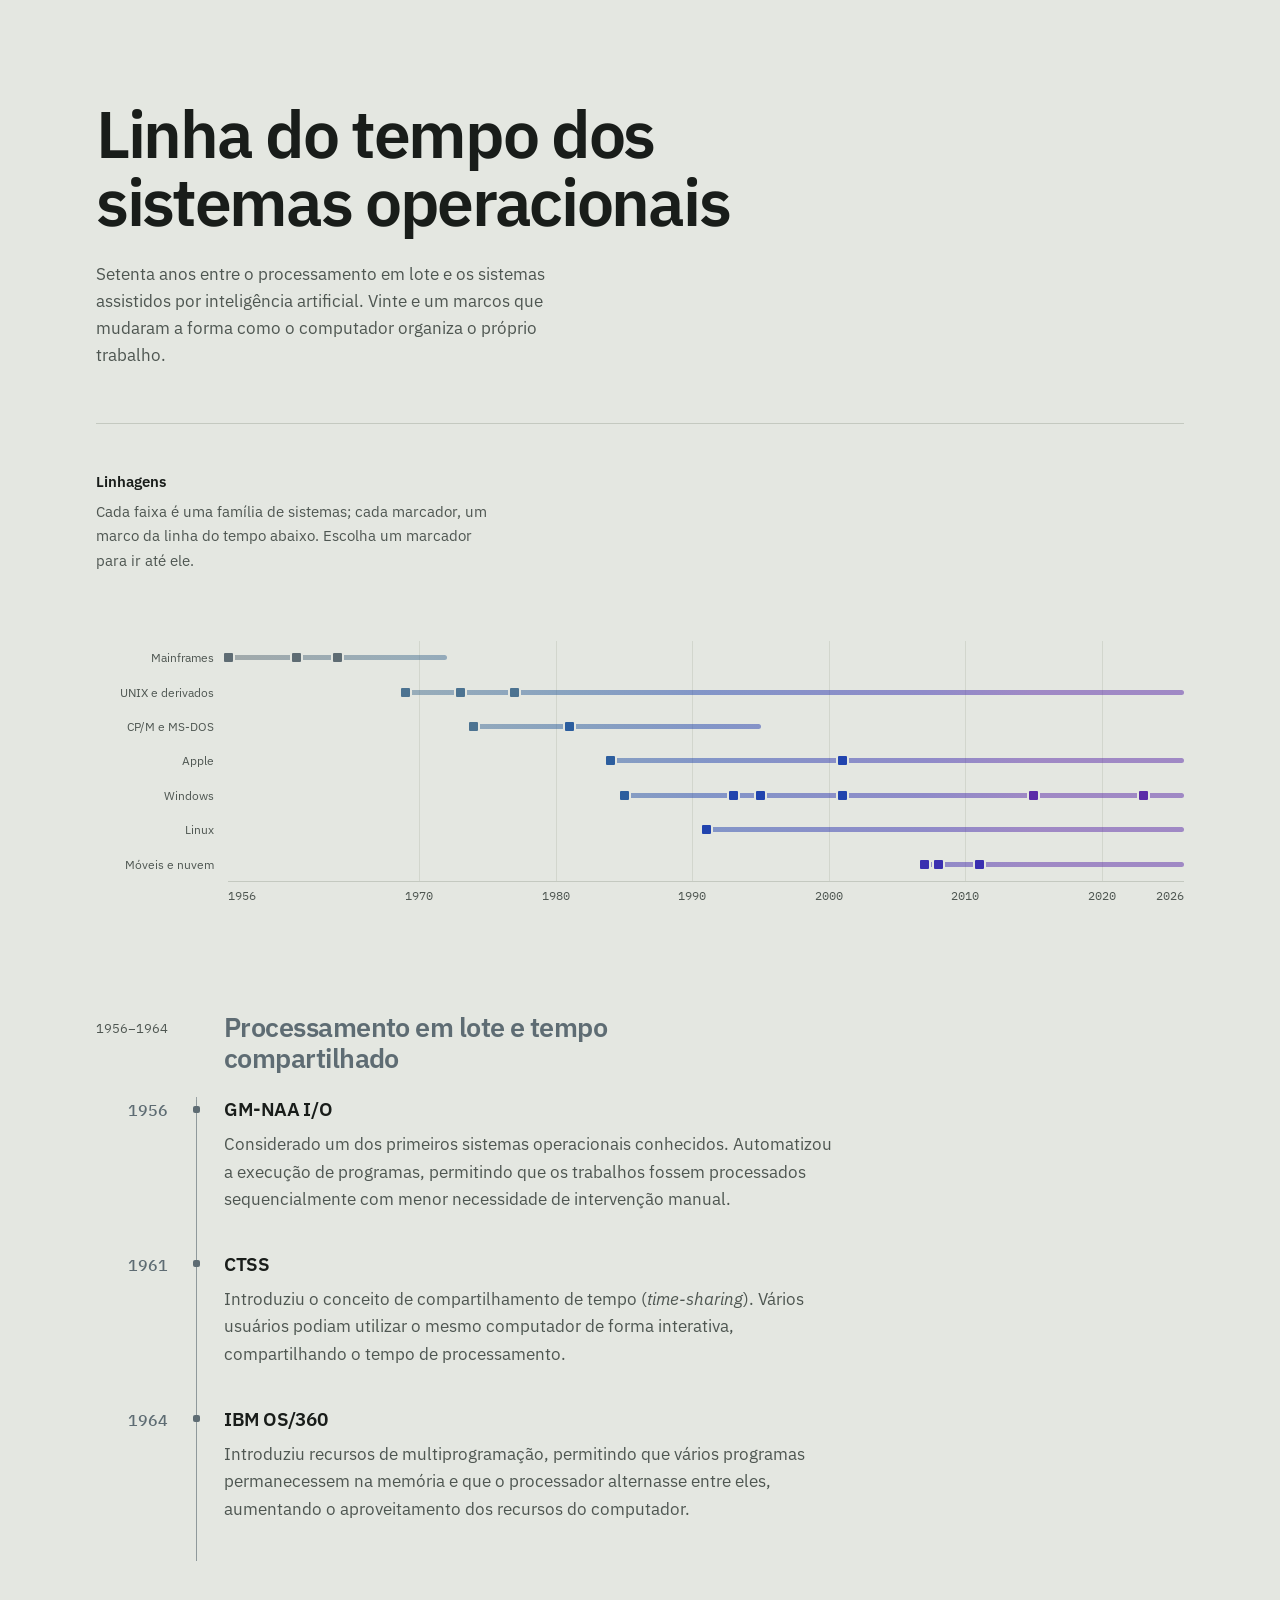
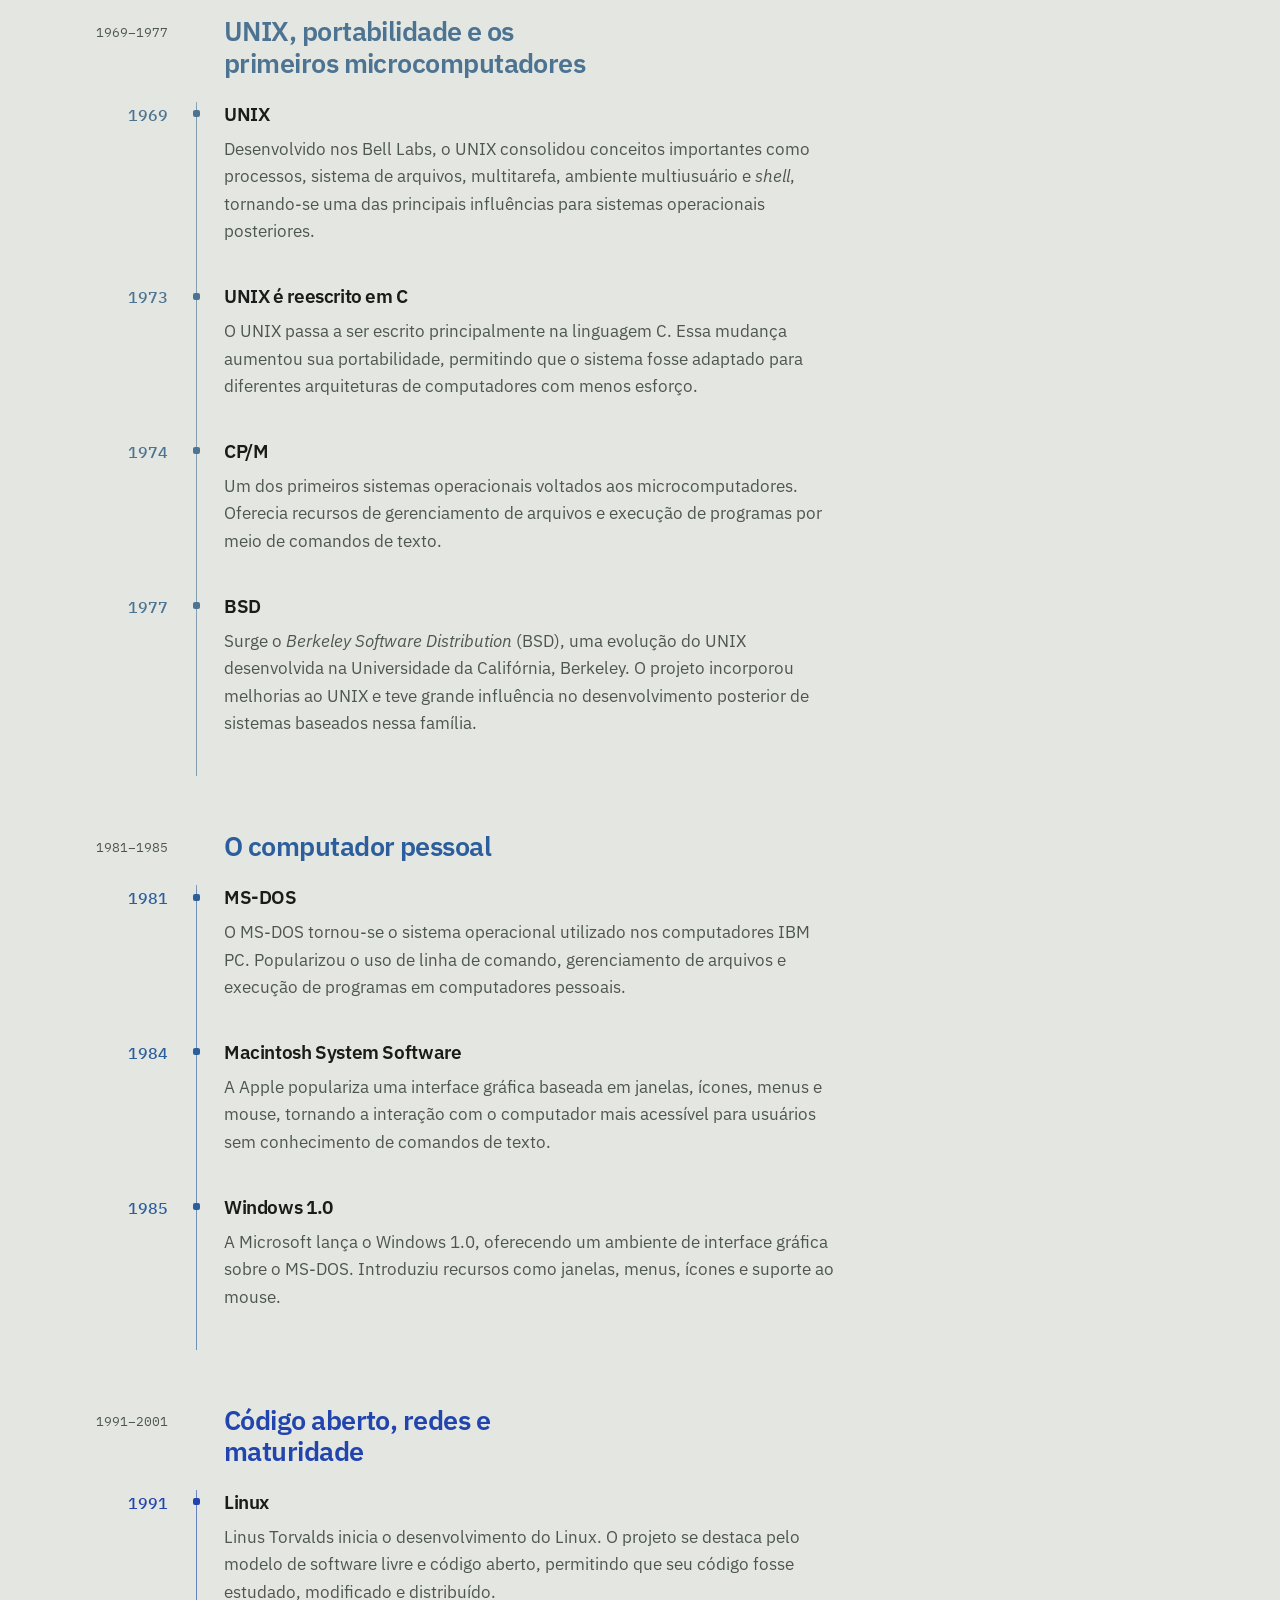
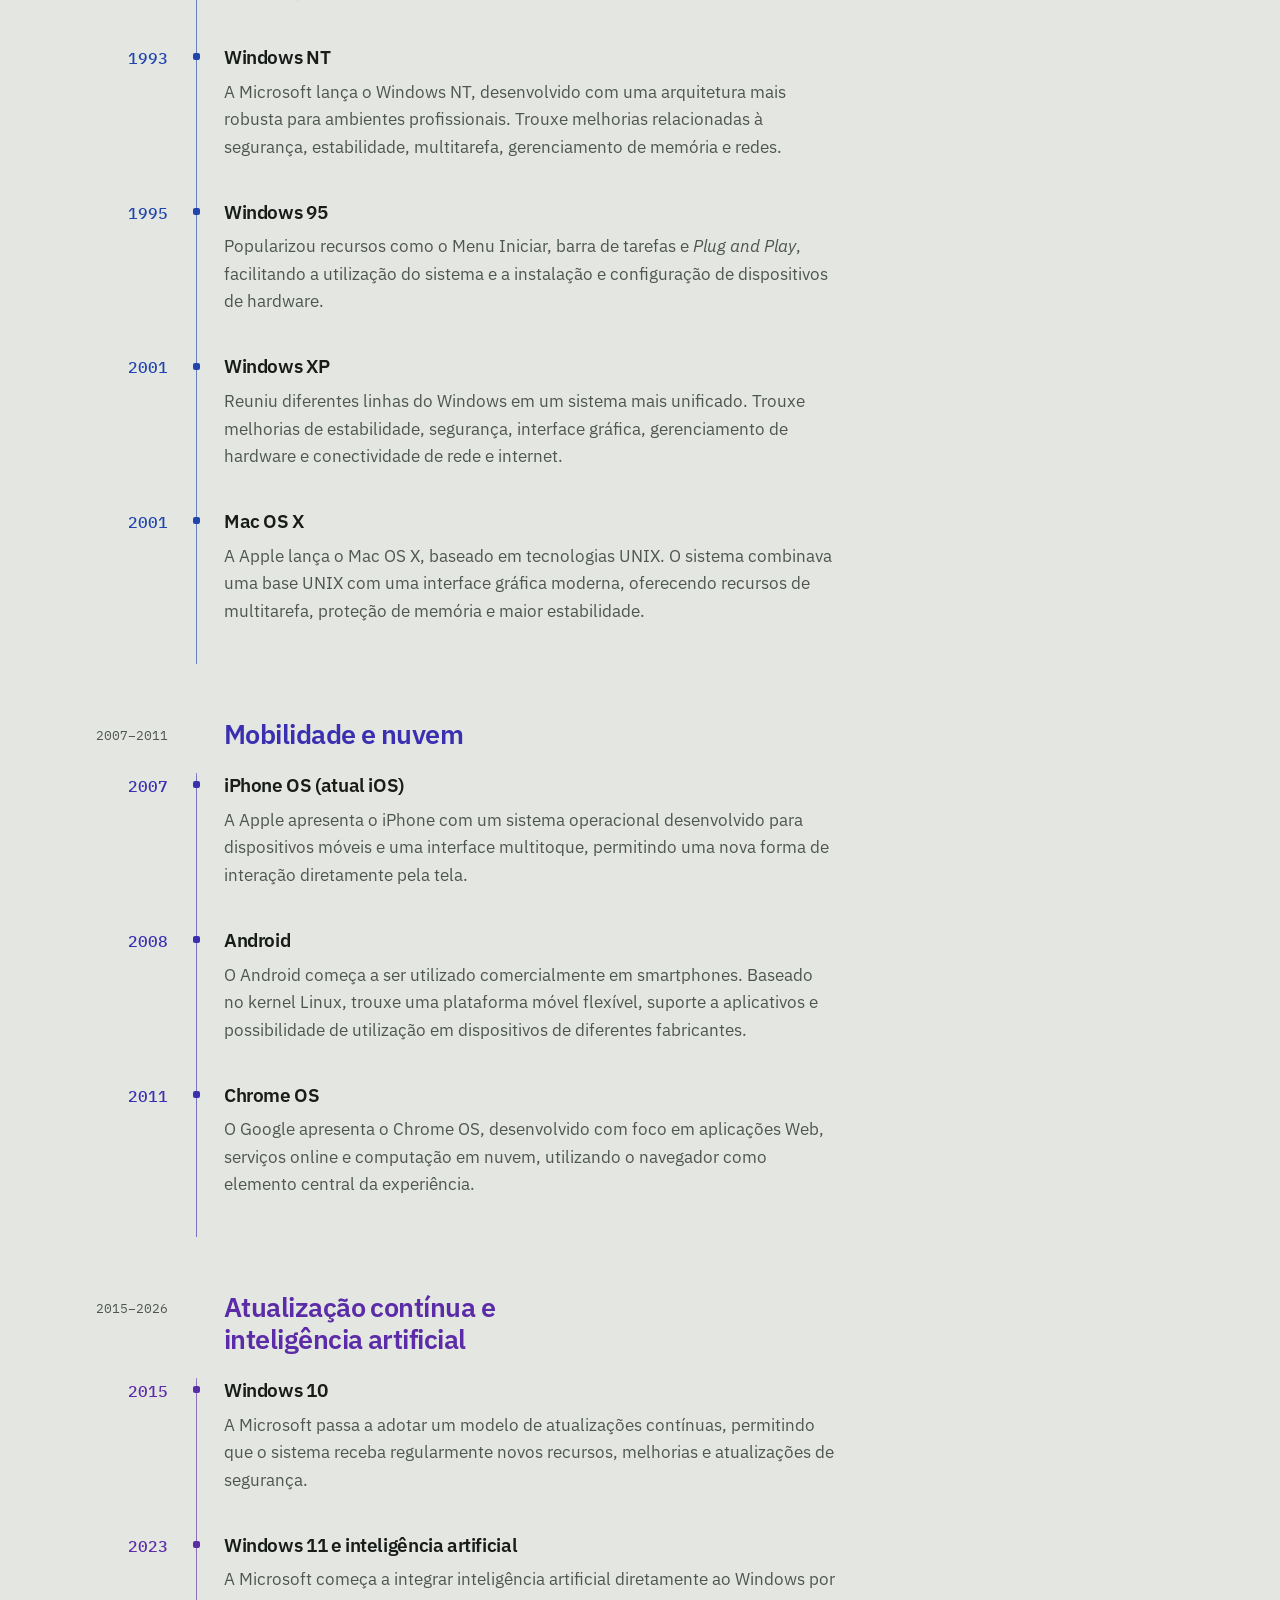
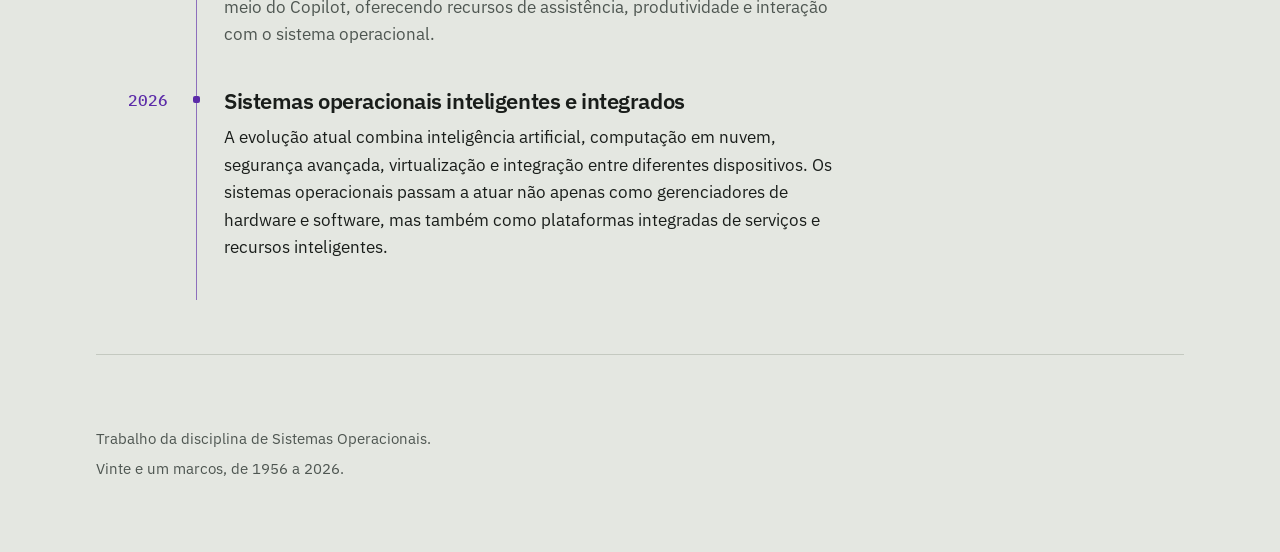
==== index.html @ ab8f3f31 "Linha do tempo dos sistemas operacionais Página estática com 21 marcos de 1956 a 2026, diagrama de l" ====
<!DOCTYPE html>
<html lang="pt-BR">
<head>
<meta charset="utf-8">
<meta name="viewport" content="width=device-width, initial-scale=1">
<title>Linha do tempo dos sistemas operacionais</title>
<meta name="description" content="Setenta anos de sistemas operacionais, de 1956 a 2026: do processamento em lote aos sistemas integrados com inteligência artificial.">
<link rel="preconnect" href="https://fonts.googleapis.com">
<link rel="preconnect" href="https://fonts.gstatic.com" crossorigin>
<link href="https://fonts.googleapis.com/css2?family=IBM+Plex+Mono:wght@400;500&family=IBM+Plex+Sans:wght@400;500;600&display=swap" rel="stylesheet">
<link rel="stylesheet" href="styles.css">
<script>document.documentElement.className = "js";</script>
</head>
<body>

<div class="scrubber" aria-hidden="true">
  <div class="scrubber-track"><div class="scrubber-fill"></div></div>
  <p class="scrubber-year">1956</p>
</div>

<header class="masthead">
  <h1>Linha do tempo dos<br>sistemas operacionais</h1>
  <p class="standfirst">Setenta anos entre o processamento em lote e os sistemas assistidos por
  inteligência artificial. Vinte e um marcos que mudaram a forma como o computador organiza
  o próprio trabalho.</p>
</header>

<section class="lineage" aria-labelledby="lineage-title">
  <h2 id="lineage-title">Linhagens</h2>
  <p class="lineage-intro">Cada faixa é uma família de sistemas; cada marcador, um marco da
  linha do tempo abaixo. Escolha um marcador para ir até ele.<span class="chart-hint">
  Arraste o diagrama para os lados.</span></p>
  <div class="chart-scroll">
    <div id="chart" class="chart" data-from="1956" data-to="2026"></div>
  </div>
</section>

<main class="timeline">

  <section class="era" style="--era: var(--era-1)">
    <div class="era-head">
      <p class="era-span">1956&ndash;1964</p>
      <h2>Processamento em lote e tempo compartilhado</h2>
    </div>
    <div class="entries">

      <article class="entry" id="a1956" data-year="1956" data-lane="mainframe" data-short="GM-NAA I/O">
        <p class="entry-year">1956</p>
        <div class="entry-body">
          <h3>GM-NAA I/O</h3>
          <p>Considerado um dos primeiros sistemas operacionais conhecidos. Automatizou a execução
          de programas, permitindo que os trabalhos fossem processados sequencialmente com menor
          necessidade de intervenção manual.</p>
        </div>
      </article>

      <article class="entry" id="a1961" data-year="1961" data-lane="mainframe" data-short="CTSS">
        <p class="entry-year">1961</p>
        <div class="entry-body">
          <h3>CTSS</h3>
          <p>Introduziu o conceito de compartilhamento de tempo (<i>time-sharing</i>). Vários
          usuários podiam utilizar o mesmo computador de forma interativa, compartilhando o tempo
          de processamento.</p>
        </div>
      </article>

      <article class="entry" id="a1964" data-year="1964" data-lane="mainframe" data-short="IBM OS/360">
        <p class="entry-year">1964</p>
        <div class="entry-body">
          <h3>IBM OS/360</h3>
          <p>Introduziu recursos de multiprogramação, permitindo que vários programas
          permanecessem na memória e que o processador alternasse entre eles, aumentando o
          aproveitamento dos recursos do computador.</p>
        </div>
      </article>

    </div>
  </section>

  <section class="era" style="--era: var(--era-2)">
    <div class="era-head">
      <p class="era-span">1969&ndash;1977</p>
      <h2>UNIX, portabilidade e os primeiros microcomputadores</h2>
    </div>
    <div class="entries">

      <article class="entry" id="a1969" data-year="1969" data-lane="unix" data-short="UNIX">
        <p class="entry-year">1969</p>
        <div class="entry-body">
          <h3>UNIX</h3>
          <p>Desenvolvido nos Bell Labs, o UNIX consolidou conceitos importantes como processos,
          sistema de arquivos, multitarefa, ambiente multiusuário e <i>shell</i>, tornando-se uma
          das principais influências para sistemas operacionais posteriores.</p>
        </div>
      </article>

      <article class="entry" id="a1973" data-year="1973" data-lane="unix" data-short="UNIX em C">
        <p class="entry-year">1973</p>
        <div class="entry-body">
          <h3>UNIX é reescrito em C</h3>
          <p>O UNIX passa a ser escrito principalmente na linguagem C. Essa mudança aumentou sua
          portabilidade, permitindo que o sistema fosse adaptado para diferentes arquiteturas de
          computadores com menos esforço.</p>
        </div>
      </article>

      <article class="entry" id="a1974" data-year="1974" data-lane="pc" data-short="CP/M">
        <p class="entry-year">1974</p>
        <div class="entry-body">
          <h3>CP/M</h3>
          <p>Um dos primeiros sistemas operacionais voltados aos microcomputadores. Oferecia
          recursos de gerenciamento de arquivos e execução de programas por meio de comandos
          de texto.</p>
        </div>
      </article>

      <article class="entry" id="a1977" data-year="1977" data-lane="unix" data-short="BSD">
        <p class="entry-year">1977</p>
        <div class="entry-body">
          <h3>BSD</h3>
          <p>Surge o <i>Berkeley Software Distribution</i> (BSD), uma evolução do UNIX desenvolvida
          na Universidade da Califórnia, Berkeley. O projeto incorporou melhorias ao UNIX e teve
          grande influência no desenvolvimento posterior de sistemas baseados nessa família.</p>
        </div>
      </article>

    </div>
  </section>

  <section class="era" style="--era: var(--era-3)">
    <div class="era-head">
      <p class="era-span">1981&ndash;1985</p>
      <h2>O computador pessoal</h2>
    </div>
    <div class="entries">

      <article class="entry" id="a1981" data-year="1981" data-lane="pc" data-short="MS-DOS">
        <p class="entry-year">1981</p>
        <div class="entry-body">
          <h3>MS-DOS</h3>
          <p>O MS-DOS tornou-se o sistema operacional utilizado nos computadores IBM PC.
          Popularizou o uso de linha de comando, gerenciamento de arquivos e execução de
          programas em computadores pessoais.</p>
        </div>
      </article>

      <article class="entry" id="a1984" data-year="1984" data-lane="apple" data-short="Macintosh">
        <p class="entry-year">1984</p>
        <div class="entry-body">
          <h3>Macintosh System Software</h3>
          <p>A Apple populariza uma interface gráfica baseada em janelas, ícones, menus e mouse,
          tornando a interação com o computador mais acessível para usuários sem conhecimento
          de comandos de texto.</p>
        </div>
      </article>

      <article class="entry" id="a1985" data-year="1985" data-lane="windows" data-short="Windows 1.0">
        <p class="entry-year">1985</p>
        <div class="entry-body">
          <h3>Windows 1.0</h3>
          <p>A Microsoft lança o Windows 1.0, oferecendo um ambiente de interface gráfica sobre o
          MS-DOS. Introduziu recursos como janelas, menus, ícones e suporte ao mouse.</p>
        </div>
      </article>

    </div>
  </section>

  <section class="era" style="--era: var(--era-4)">
    <div class="era-head">
      <p class="era-span">1991&ndash;2001</p>
      <h2>Código aberto, redes e maturidade</h2>
    </div>
    <div class="entries">

      <article class="entry" id="a1991" data-year="1991" data-lane="linux" data-short="Linux">
        <p class="entry-year">1991</p>
        <div class="entry-body">
          <h3>Linux</h3>
          <p>Linus Torvalds inicia o desenvolvimento do Linux. O projeto se destaca pelo modelo de
          software livre e código aberto, permitindo que seu código fosse estudado, modificado
          e distribuído.</p>
        </div>
      </article>

      <article class="entry" id="a1993" data-year="1993" data-lane="windows" data-short="Windows NT">
        <p class="entry-year">1993</p>
        <div class="entry-body">
          <h3>Windows NT</h3>
          <p>A Microsoft lança o Windows NT, desenvolvido com uma arquitetura mais robusta para
          ambientes profissionais. Trouxe melhorias relacionadas à segurança, estabilidade,
          multitarefa, gerenciamento de memória e redes.</p>
        </div>
      </article>

      <article class="entry" id="a1995" data-year="1995" data-lane="windows" data-short="Windows 95">
        <p class="entry-year">1995</p>
        <div class="entry-body">
          <h3>Windows 95</h3>
          <p>Popularizou recursos como o Menu Iniciar, barra de tarefas e <i>Plug and Play</i>,
          facilitando a utilização do sistema e a instalação e configuração de dispositivos
          de hardware.</p>
        </div>
      </article>

      <article class="entry" id="a2001-xp" data-year="2001" data-lane="windows" data-short="Windows XP">
        <p class="entry-year">2001</p>
        <div class="entry-body">
          <h3>Windows XP</h3>
          <p>Reuniu diferentes linhas do Windows em um sistema mais unificado. Trouxe melhorias de
          estabilidade, segurança, interface gráfica, gerenciamento de hardware e conectividade
          de rede e internet.</p>
        </div>
      </article>

      <article class="entry" id="a2001-macosx" data-year="2001" data-lane="apple" data-short="Mac OS X">
        <p class="entry-year">2001</p>
        <div class="entry-body">
          <h3>Mac OS X</h3>
          <p>A Apple lança o Mac OS X, baseado em tecnologias UNIX. O sistema combinava uma base
          UNIX com uma interface gráfica moderna, oferecendo recursos de multitarefa, proteção
          de memória e maior estabilidade.</p>
        </div>
      </article>

    </div>
  </section>

  <section class="era" style="--era: var(--era-5)">
    <div class="era-head">
      <p class="era-span">2007&ndash;2011</p>
      <h2>Mobilidade e nuvem</h2>
    </div>
    <div class="entries">

      <article class="entry" id="a2007" data-year="2007" data-lane="mobile" data-short="iPhone OS">
        <p class="entry-year">2007</p>
        <div class="entry-body">
          <h3>iPhone OS (atual iOS)</h3>
          <p>A Apple apresenta o iPhone com um sistema operacional desenvolvido para dispositivos
          móveis e uma interface multitoque, permitindo uma nova forma de interação diretamente
          pela tela.</p>
        </div>
      </article>

      <article class="entry" id="a2008" data-year="2008" data-lane="mobile" data-short="Android">
        <p class="entry-year">2008</p>
        <div class="entry-body">
          <h3>Android</h3>
          <p>O Android começa a ser utilizado comercialmente em smartphones. Baseado no kernel
          Linux, trouxe uma plataforma móvel flexível, suporte a aplicativos e possibilidade de
          utilização em dispositivos de diferentes fabricantes.</p>
        </div>
      </article>

      <article class="entry" id="a2011" data-year="2011" data-lane="mobile" data-short="Chrome OS">
        <p class="entry-year">2011</p>
        <div class="entry-body">
          <h3>Chrome OS</h3>
          <p>O Google apresenta o Chrome OS, desenvolvido com foco em aplicações Web, serviços
          online e computação em nuvem, utilizando o navegador como elemento central
          da experiência.</p>
        </div>
      </article>

    </div>
  </section>

  <section class="era" style="--era: var(--era-6)">
    <div class="era-head">
      <p class="era-span">2015&ndash;2026</p>
      <h2>Atualização contínua e inteligência artificial</h2>
    </div>
    <div class="entries">

      <article class="entry" id="a2015" data-year="2015" data-lane="windows" data-short="Windows 10">
        <p class="entry-year">2015</p>
        <div class="entry-body">
          <h3>Windows 10</h3>
          <p>A Microsoft passa a adotar um modelo de atualizações contínuas, permitindo que o
          sistema receba regularmente novos recursos, melhorias e atualizações de segurança.</p>
        </div>
      </article>

      <article class="entry" id="a2023" data-year="2023" data-lane="windows" data-short="Windows 11 e IA">
        <p class="entry-year">2023</p>
        <div class="entry-body">
          <h3>Windows 11 e inteligência artificial</h3>
          <p>A Microsoft começa a integrar inteligência artificial diretamente ao Windows por meio
          do Copilot, oferecendo recursos de assistência, produtividade e interação com o
          sistema operacional.</p>
        </div>
      </article>

      <article class="entry entry-last" id="a2026" data-year="2026">
        <p class="entry-year">2026</p>
        <div class="entry-body">
          <h3>Sistemas operacionais inteligentes e integrados</h3>
          <p>A evolução atual combina inteligência artificial, computação em nuvem, segurança
          avançada, virtualização e integração entre diferentes dispositivos. Os sistemas
          operacionais passam a atuar não apenas como gerenciadores de hardware e software,
          mas também como plataformas integradas de serviços e recursos inteligentes.</p>
        </div>
      </article>

    </div>
  </section>

</main>

<footer class="colophon">
  <p>Trabalho da disciplina de Sistemas Operacionais.</p>
  <p class="colophon-meta">Vinte e um marcos, de 1956 a 2026.</p>
</footer>

<script src="chart.js"></script>
<script src="scroll.js"></script>
</body>
</html>
---- styles.css ----
/* Linha do tempo dos sistemas operacionais
   Paleta: papel cinza-esverdeado + rampa de matiz que avança com o tempo. */

:root {
  --paper:        #e4e7e1;
  --paper-sunk:   #dcdfd8;
  --ink:          #191d1a;
  --ink-soft:     #4e5651;
  --rule:         #c4c9c0;
  --rule-faint:   #d2d6cd;

  --era-1: #5e6c73;   /* 1956  aço */
  --era-2: #4c7391;
  --era-3: #2c5e9e;
  --era-4: #2144ae;
  --era-5: #3a2fb0;
  --era-6: #5b2ba8;   /* 2026  violeta */

  --sans: "IBM Plex Sans", ui-sans-serif, system-ui, "Segoe UI", Roboto, Helvetica, Arial, sans-serif;
  --mono: "IBM Plex Mono", ui-monospace, "SF Mono", Menlo, Consolas, monospace;

  --gutter: clamp(1.25rem, 5vw, 4.5rem);
  --year-col: 6.25rem;
  --rail-gap: 1.75rem;
}

@media (prefers-color-scheme: dark) {
  :root {
    --paper:      #14181a;
    --paper-sunk: #1b2023;
    --ink:        #e2e6e0;
    --ink-soft:   #9aa39d;
    --rule:       #333b3d;
    --rule-faint: #262d30;

    --era-1: #9aa8af;
    --era-2: #74a0bd;
    --era-3: #5e94dd;
    --era-4: #7290f2;
    --era-5: #8f82f6;
    --era-6: #ab80ef;
  }
}

* { box-sizing: border-box; }

html { -webkit-text-size-adjust: 100%; }

body {
  margin: 0;
  padding: 0 var(--gutter) 0;
  background: var(--paper);
  color: var(--ink);
  font: 400 17px/1.62 var(--sans);
  -webkit-font-smoothing: antialiased;
  text-rendering: optimizeLegibility;
}

h1, h2, h3 { margin: 0; font-weight: 600; letter-spacing: -0.02em; }
p { margin: 0; }
i { font-style: italic; }

/* ---------- cabeçalho ---------- */

.masthead {
  max-width: 68rem;
  margin: 0 auto;
  padding-block: clamp(3.5rem, 11vh, 7rem) clamp(2.5rem, 6vh, 4rem);
}

.masthead h1 {
  font-size: clamp(2.3rem, 6.2vw, 4.15rem);
  line-height: 1.03;
  letter-spacing: -0.035em;
  max-width: 16ch;
}

.standfirst {
  margin-top: 1.6rem;
  max-width: 46ch;
  font-size: 1.06rem;
  line-height: 1.58;
  color: var(--ink-soft);
}

/* ---------- diagrama de linhagens ---------- */

.lineage {
  max-width: 68rem;
  margin: 0 auto;
  padding-block: clamp(2rem, 5vh, 3rem) clamp(2rem, 5vh, 3.25rem);
  border-top: 1px solid var(--rule);
}

.lineage h2 {
  font-size: 0.95rem;
  font-weight: 600;
  letter-spacing: 0;
}

.lineage-intro {
  margin-top: 0.35rem;
  max-width: 44ch;
  font-size: 0.95rem;
  color: var(--ink-soft);
}

.chart-scroll { margin-top: 2.25rem; }

.chart {
  position: relative;
  padding-top: 2rem;
}

.chart-hint { display: none; }

.chart-grid {
  position: absolute;
  inset: 2rem 0 1.9rem var(--lane-col, 8.25rem);
  pointer-events: none;
}

.chart-grid span {
  position: absolute;
  top: 0;
  bottom: 0;
  width: 1px;
  background: var(--rule-faint);
}

.lane {
  position: relative;
  display: grid;
  grid-template-columns: var(--lane-col, 8.25rem) 1fr;
  align-items: center;
  height: 2.15rem;
}

.lane-name {
  padding-right: 0.9rem;
  text-align: right;
  font-size: 0.78rem;
  line-height: 1.2;
  color: var(--ink-soft);
  white-space: nowrap;
  overflow: hidden;
  text-overflow: ellipsis;
}

.lane-track { position: relative; height: 100%; }

.lane-bar {
  position: absolute;
  top: 50%;
  height: 5px;
  margin-top: -2.5px;
  border-radius: 2.5px;
  opacity: 0.5;
  transform-origin: left center;
}

.mark {
  position: absolute;
  top: 50%;
  width: 13px;
  height: 13px;
  margin: -6.5px 0 0 -6.5px;
  padding: 0;
  border: 2.5px solid var(--paper);
  border-radius: 3px;
  background: currentColor;
  color: inherit;
  cursor: pointer;
  transition: transform 140ms ease, box-shadow 140ms ease;
}

.mark:hover,
.mark:focus-visible { transform: scale(1.35); }

.mark:focus-visible {
  outline: 2px solid var(--ink);
  outline-offset: 3px;
}

.chart-axis {
  position: relative;
  height: 1.9rem;
  margin-left: var(--lane-col, 8.25rem);
  padding-top: 0.55rem;
  border-top: 1px solid var(--rule);
}

.chart-axis span {
  position: absolute;
  top: 0.5rem;
  font: 400 0.72rem/1 var(--mono);
  color: var(--ink-soft);
  transform: translateX(-50%);
}

.chart-axis span:first-child { transform: none; }
.chart-axis span:last-child  { transform: translateX(-100%); }

.tip {
  position: absolute;
  z-index: 5;
  transform: translate(-50%, -100%);
  margin-top: -13px;
  padding: 0.3rem 0.55rem;
  border-radius: 4px;
  background: var(--ink);
  color: var(--paper);
  font-size: 0.78rem;
  line-height: 1.25;
  white-space: nowrap;
  pointer-events: none;
  opacity: 0;
  transition: opacity 120ms ease;
}

.tip[data-show="1"] { opacity: 1; }
.tip b { font: 500 0.78rem/1.25 var(--mono); font-weight: 500; margin-right: 0.45em; }

/* ---------- linha do tempo ---------- */

.timeline {
  max-width: 68rem;
  margin: 0 auto;
}

.era { padding-block: clamp(2.5rem, 6vh, 4rem) 0; }

.era-head {
  display: grid;
  grid-template-columns: var(--year-col) 1fr;
  align-items: start;
  padding-bottom: 1.5rem;
}

.era-span {
  grid-column: 1;
  grid-row: 1;
  text-align: right;
  padding-right: var(--rail-gap);
  padding-top: 0.5rem;
  font: 400 0.8rem/1.5 var(--mono);
  color: var(--ink-soft);
}

.era-head h2 {
  grid-column: 2;
  grid-row: 1;
  padding-left: var(--rail-gap);
  max-width: 26ch;
  font-size: clamp(1.28rem, 2.4vw, 1.7rem);
  line-height: 1.15;
  color: var(--era);
}

.entries {
  position: relative;
  color: var(--era);
}

.entries::before {
  content: "";
  position: absolute;
  left: var(--year-col);
  top: 0.2rem;
  bottom: 0;
  width: 1px;
  background: currentColor;
  opacity: 0.18;
}

/* segmento aceso: com JS, aparece quando o marco é alcançado */
.entry::before {
  content: "";
  position: absolute;
  left: var(--year-col);
  top: 0;
  bottom: 0;
  width: 1px;
  background: currentColor;
  opacity: 0.55;
  transition: opacity 600ms ease;
}

.entry {
  position: relative;
  display: grid;
  grid-template-columns: var(--year-col) 1fr;
  padding-bottom: 2.4rem;
}

.entry::after {
  content: "";
  position: absolute;
  left: calc(var(--year-col) - 3px);
  top: 0.52rem;
  width: 7px;
  height: 7px;
  border-radius: 2px;
  background: currentColor;
}

.entry-year {
  text-align: right;
  padding-right: var(--rail-gap);
  font: 500 1.02rem/1.55 var(--mono);
  color: var(--era);
}

.entry-body {
  padding-left: var(--rail-gap);
  max-width: 40rem;
}

.entry-body h3 {
  font-size: 1.2rem;
  line-height: 1.3;
  color: var(--ink);
}

.entry-body p {
  margin-top: 0.55rem;
  max-width: 62ch;
  color: var(--ink-soft);
}

.entry-last .entry-body h3 { font-size: 1.35rem; }
.entry-last .entry-body p { color: var(--ink); }

/* ---------- leitura conforme o scroll ---------- */

.js .entry::before,
.js .entry::after,
.js .entry-year,
.js .entry-body { opacity: 0.25; }

.js .entry-year,
.js .entry-body { transition: opacity 560ms ease; }
.js .entry::after { transition: opacity 560ms ease; }

.js .entry.is-read::before { opacity: 0.55; }
.js .entry.is-read::after,
.js .entry.is-read .entry-year,
.js .entry.is-read .entry-body { opacity: 1; }

/* cursor fixo: percorre 1956-2026 na mesma escala do diagrama */
.scrubber {
  position: fixed;
  inset: 0 0 auto 0;
  z-index: 20;
  opacity: 0;
  pointer-events: none;
  transition: opacity 320ms ease;
}

.scrubber[data-on="1"] { opacity: 1; }

.scrubber-track {
  height: 2px;
  background: var(--rule-faint);
}

.scrubber-fill {
  height: 100%;
  width: 0;
  background: var(--era, var(--era-1));
  transition: background-color 500ms ease;
}

.scrubber-year {
  position: absolute;
  top: 0.55rem;
  left: 0;
  transform: translateX(-50%);
  padding: 0.1rem 0.4rem;
  border-radius: 3px;
  background: var(--paper);
  font: 500 0.78rem/1.4 var(--mono);
  color: var(--era, var(--era-1));
  transition: color 500ms ease;
}

/* destaque temporário ao chegar pelo diagrama */
.entry.is-target .entry-body {
  animation: settle 1.6s ease-out;
}

@keyframes settle {
  0%, 55% { background: color-mix(in srgb, var(--era) 13%, transparent); }
  100%    { background: transparent; }
}

/* ---------- rodapé ---------- */

.colophon {
  max-width: 68rem;
  margin: 0 auto;
  padding-block: clamp(3rem, 8vh, 5rem);
  border-top: 1px solid var(--rule);
  margin-top: clamp(2.5rem, 6vh, 4rem);
  font-size: 0.92rem;
  color: var(--ink-soft);
}

.colophon-meta { margin-top: 0.35rem; }

/* ---------- animação de entrada (uma única vez) ---------- */

@media (prefers-reduced-motion: no-preference) {
  .chart[data-animate="1"] .lane-bar { animation: draw 620ms cubic-bezier(.2,.7,.3,1) backwards; }
  .chart[data-animate="1"] .mark     { animation: pop 260ms ease-out backwards; }
}

@keyframes draw { from { transform: scaleX(0); } }
@keyframes pop  { from { opacity: 0; transform: scale(0.4); } }

@media (prefers-reduced-motion: reduce) {
  * { animation-duration: 0.01ms !important; transition-duration: 0.01ms !important; }
  html { scroll-behavior: auto !important; }

  /* sem a revelação progressiva: todo o conteúdo já legível */
  .js .entry::after,
  .js .entry-year,
  .js .entry-body { opacity: 1; }
  .js .entry::before { opacity: 0.55; }
}

/* ---------- telas estreitas ---------- */

/* o diagrama precisa de escala mínima: abaixo dela, rola na horizontal */
@media (max-width: 760px) {
  .chart-scroll {
    overflow-x: auto;
    overscroll-behavior-x: contain;
    scrollbar-width: thin;
    padding-bottom: 0.5rem;
  }

  .chart { min-width: 42rem; }
  .chart-hint { display: inline; }
}

@media (max-width: 680px) {
  :root { --year-col: 3.75rem; --rail-gap: 1.1rem; }

  body { font-size: 16px; }
  .lane-name { font-size: 0.72rem; padding-right: 0.7rem; }
  .lane { height: 1.95rem; }
  .entry-year { font-size: 0.92rem; }
  .entry-body h3 { font-size: 1.12rem; }

  /* cabeçalho de época empilhado, para o intervalo não espremer na coluna */
  .era-head { display: block; padding-bottom: 1.25rem; }
  .era-span { text-align: left; padding: 0 0 0.3rem; }
  .era-head h2 { padding-left: 0; max-width: none; }
}

/* ---------- impressão ---------- */

@media print {
  body { background: #fff; color: #000; font-size: 11pt; padding: 0; }
  .lineage, .mark, .tip { display: none; }
  .entry { page-break-inside: avoid; }
  .era { page-break-before: auto; }
  .entry-body p, .standfirst, .entry-year { color: #000; }
}
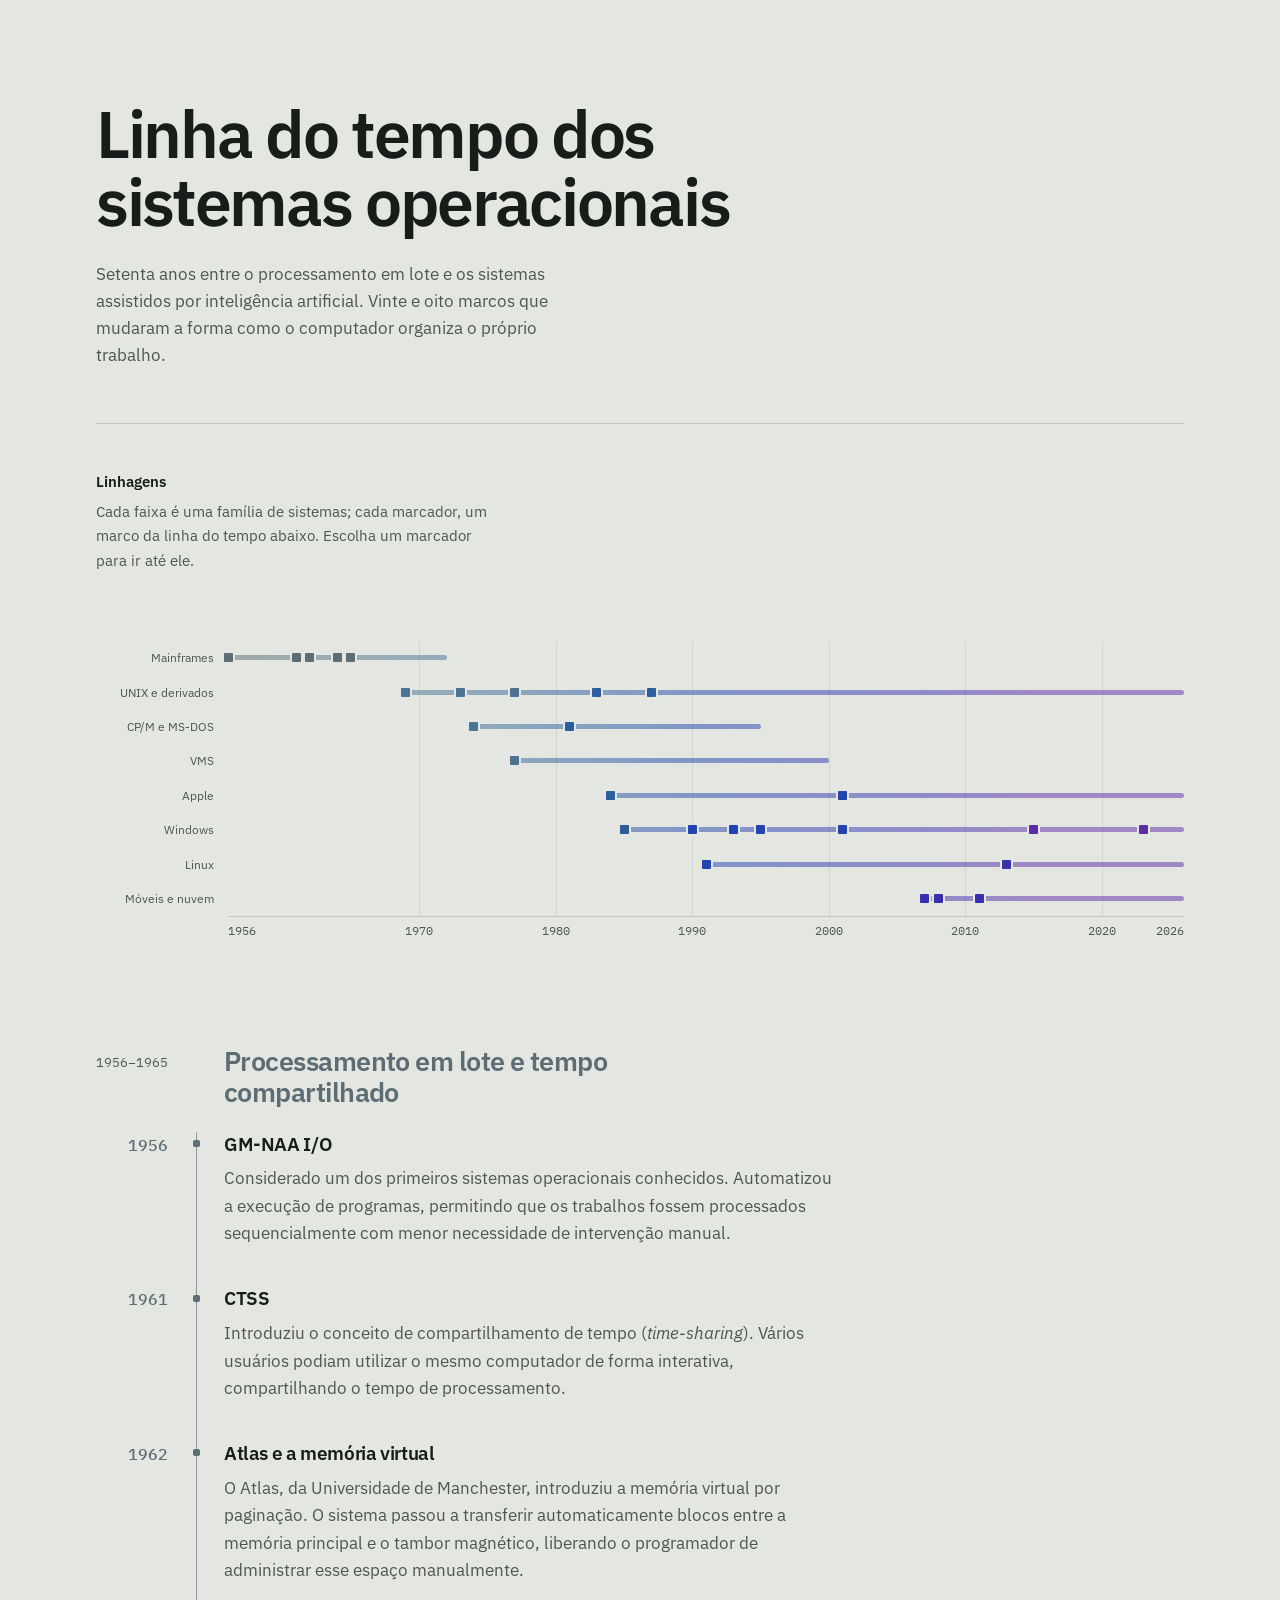
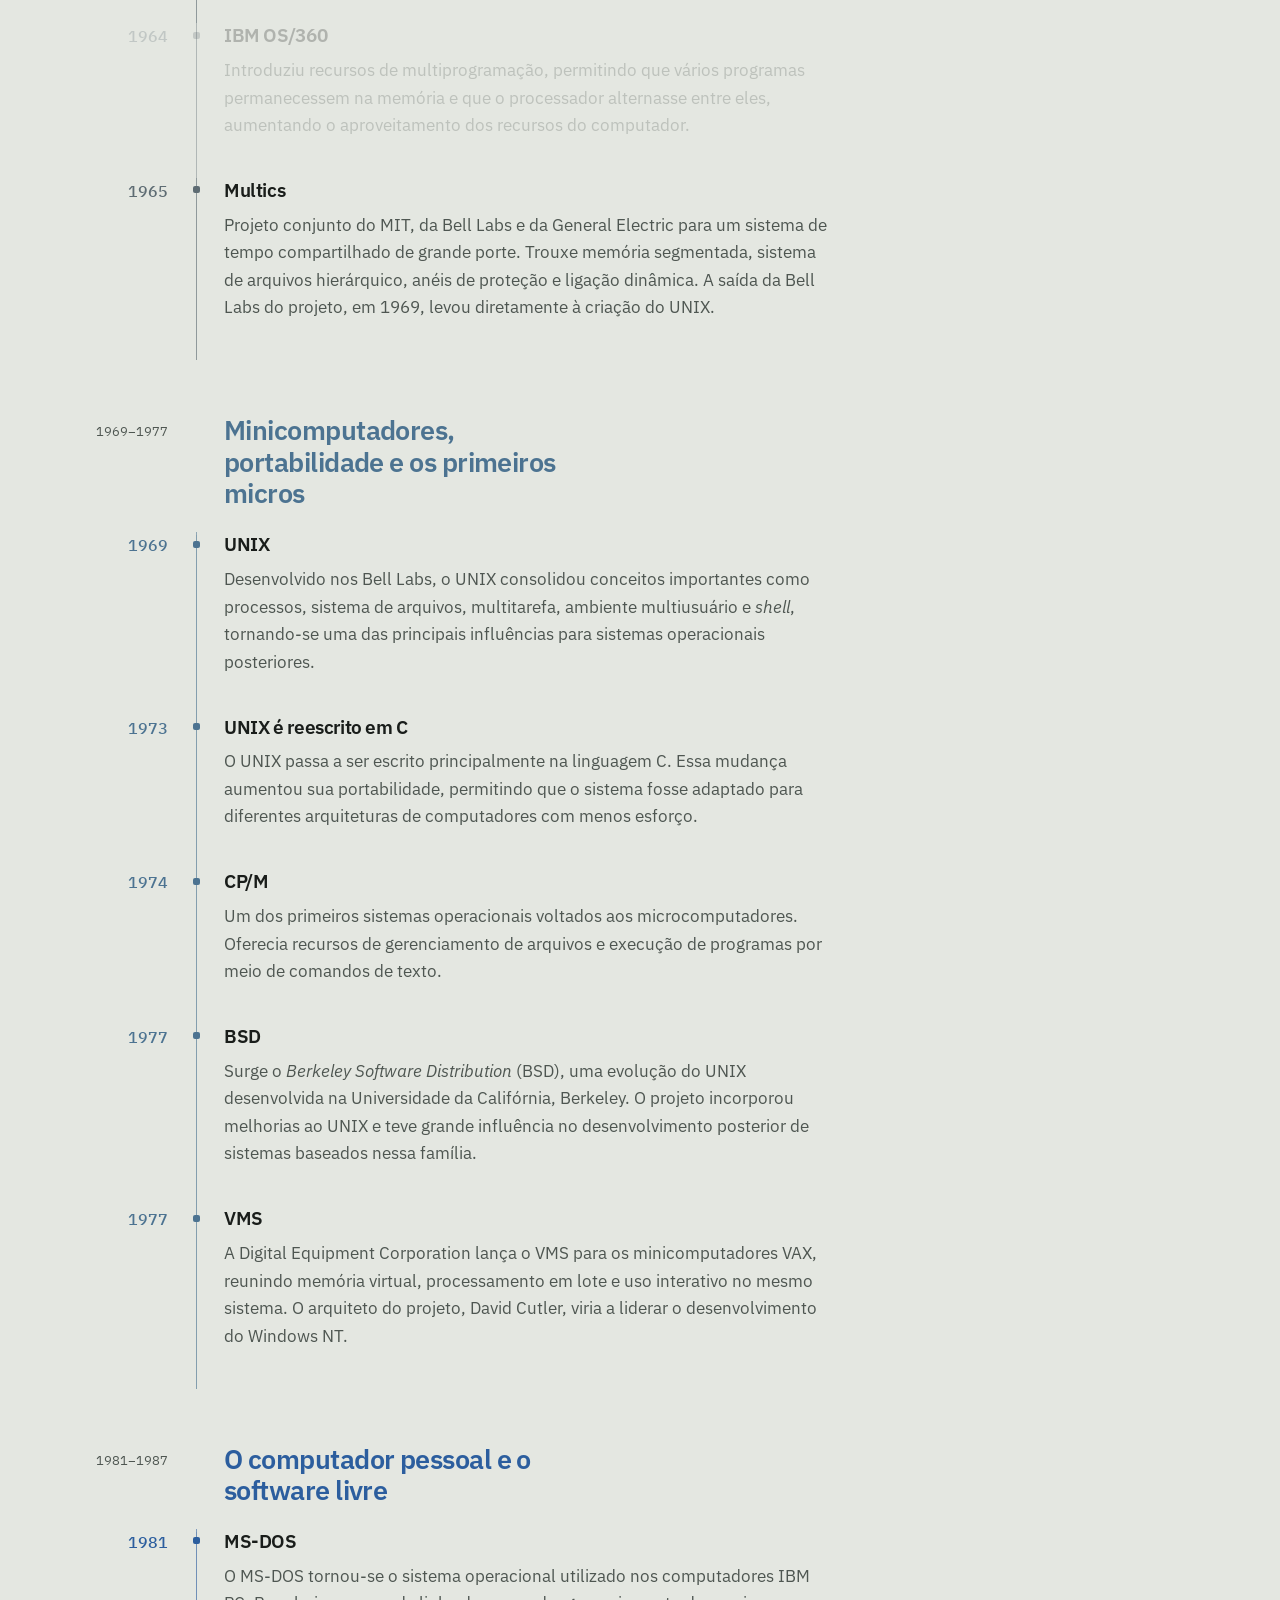
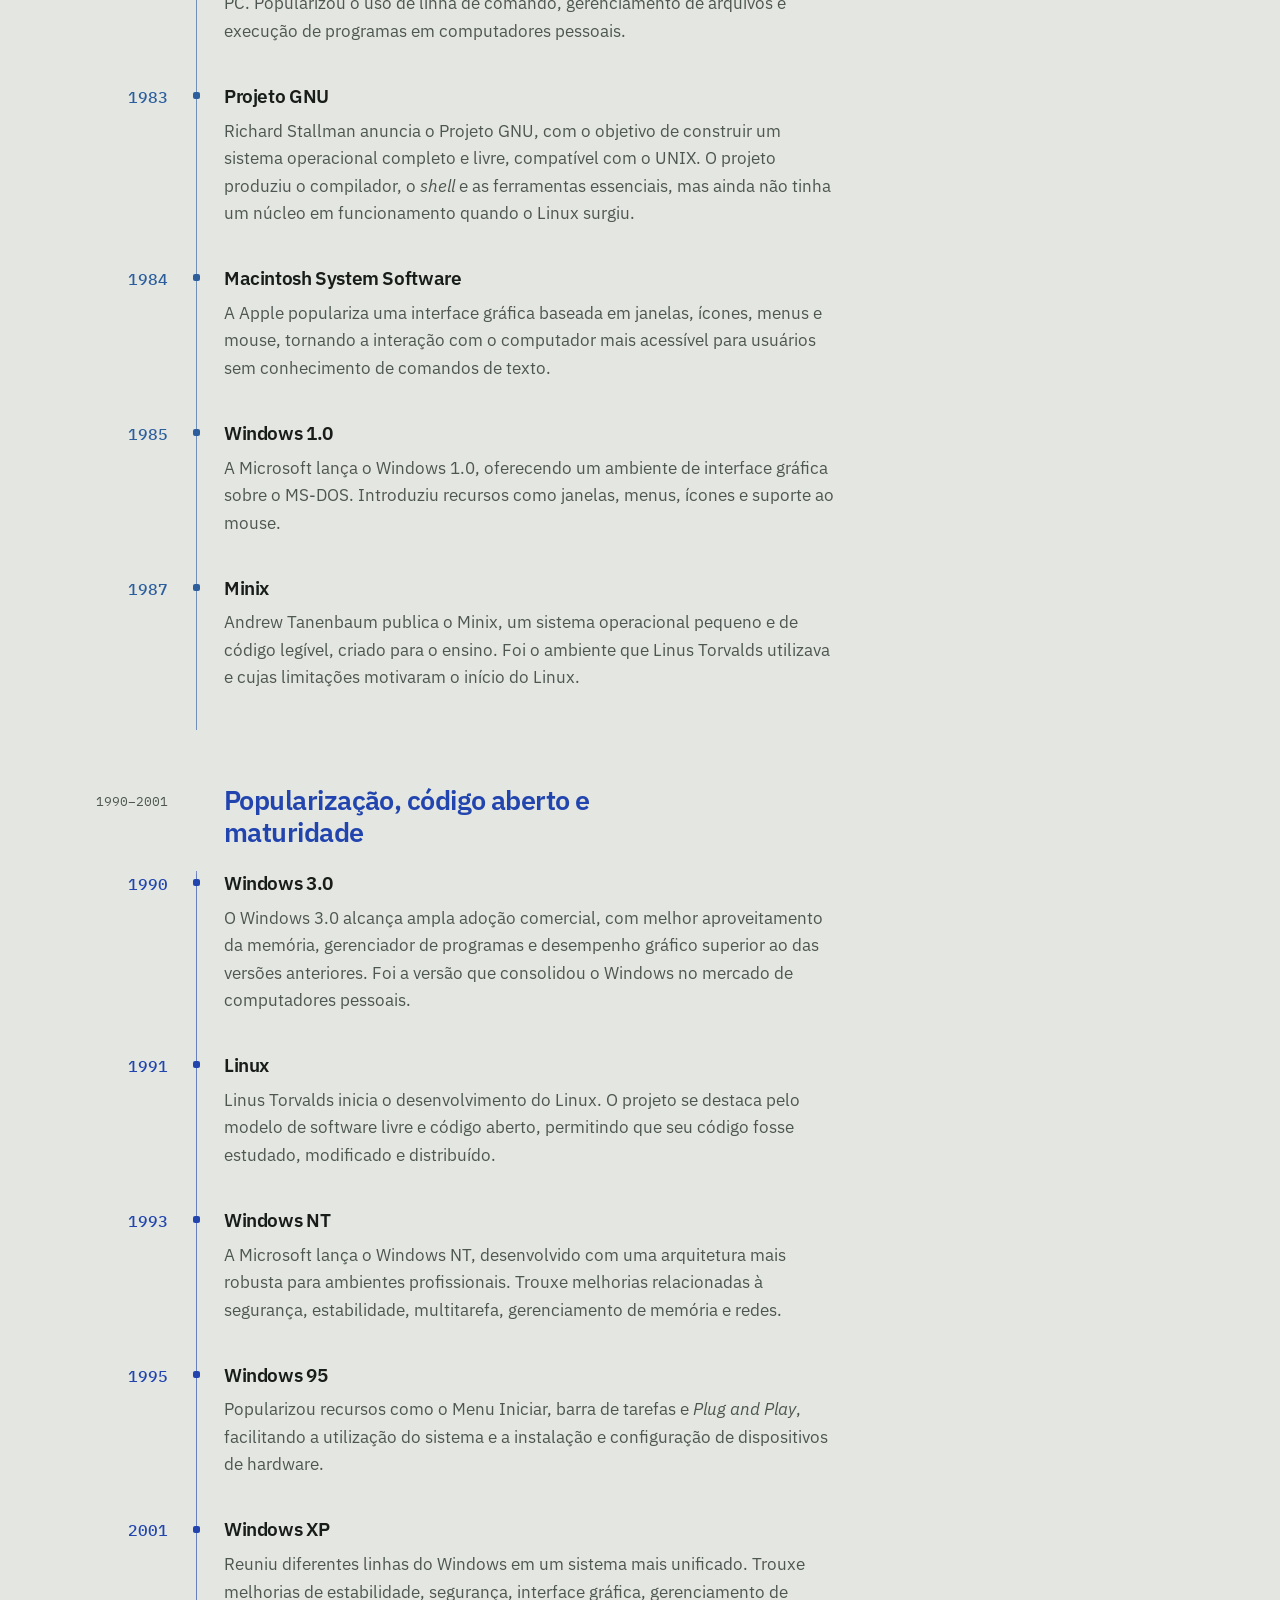
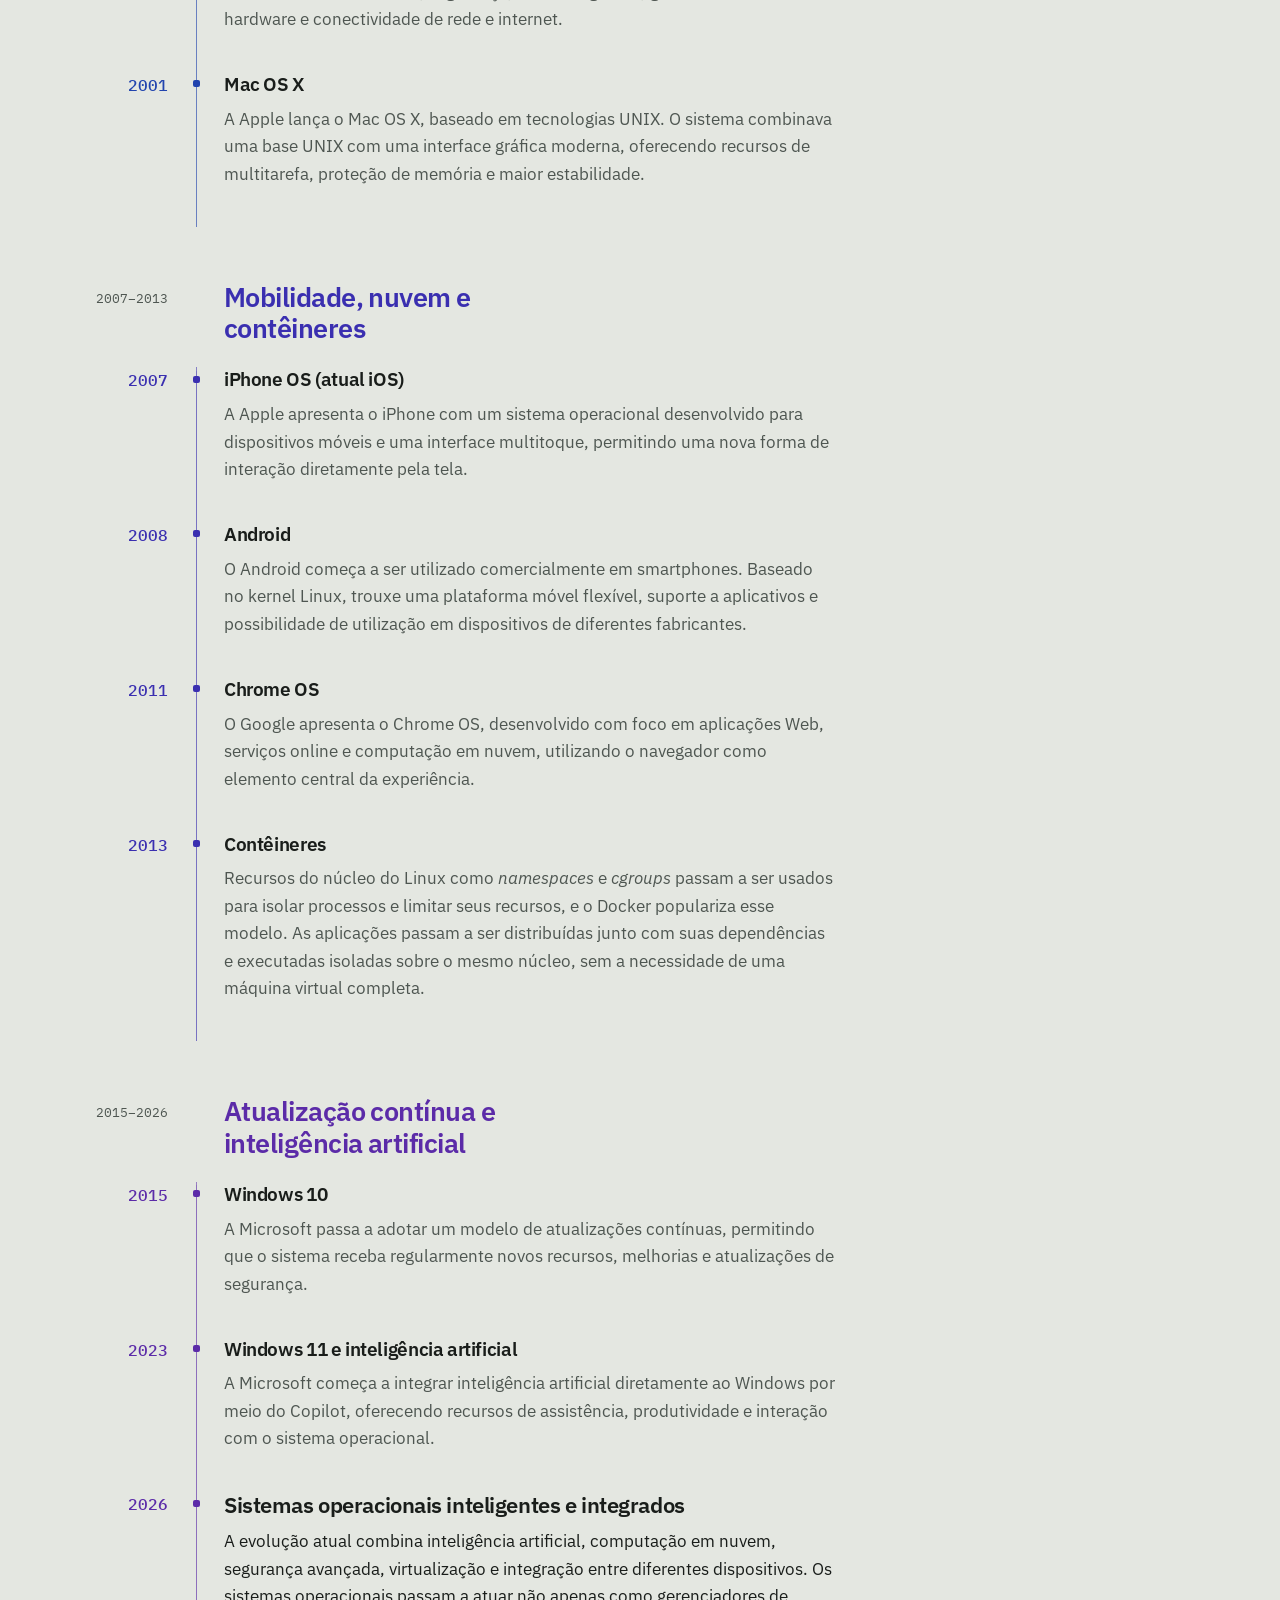
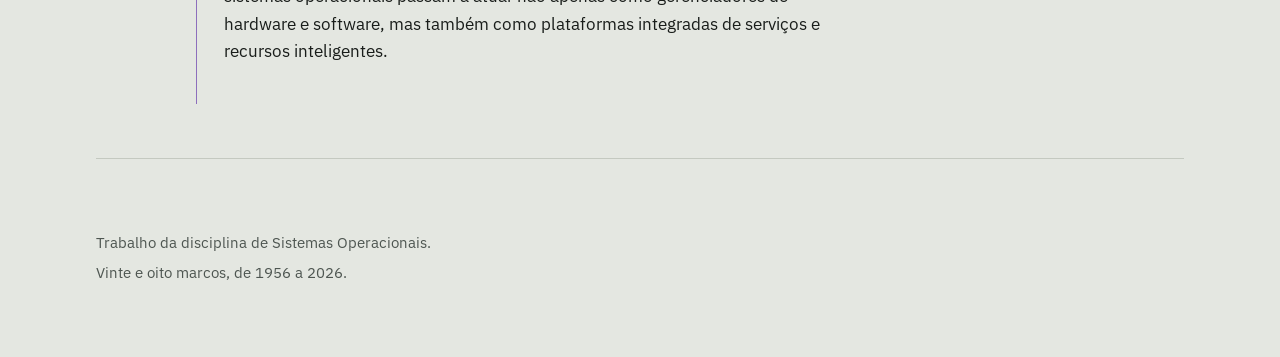
==== commit b469e8ab: "Acrescenta sete marcos e a página de configuração Marcos novos: Atlas (1962), Multics (1965), VMS (1" ====
--- a/index.html
+++ b/index.html
@@ -21,7 +21,7 @@
 <header class="masthead">
   <h1>Linha do tempo dos<br>sistemas operacionais</h1>
   <p class="standfirst">Setenta anos entre o processamento em lote e os sistemas assistidos por
-  inteligência artificial. Vinte e um marcos que mudaram a forma como o computador organiza
+  inteligência artificial. <span data-count>Vinte e oito</span> marcos que mudaram a forma como o computador organiza
   o próprio trabalho.</p>
 </header>
 
@@ -39,7 +39,7 @@
 
   <section class="era" style="--era: var(--era-1)">
     <div class="era-head">
-      <p class="era-span">1956&ndash;1964</p>
+      <p class="era-span">1956&ndash;1965</p>
       <h2>Processamento em lote e tempo compartilhado</h2>
     </div>
     <div class="entries">
@@ -64,6 +64,14 @@
         </div>
       </article>
 
+      <article class="entry" id="a1962" data-year="1962" data-lane="mainframe" data-short="Atlas">
+        <p class="entry-year">1962</p>
+        <div class="entry-body">
+          <h3>Atlas e a memória virtual</h3>
+          <p>O Atlas, da Universidade de Manchester, introduziu a memória virtual por paginação. O sistema passou a transferir automaticamente blocos entre a memória principal e o tambor magnético, liberando o programador de administrar esse espaço manualmente.</p>
+        </div>
+      </article>
+
       <article class="entry" id="a1964" data-year="1964" data-lane="mainframe" data-short="IBM OS/360">
         <p class="entry-year">1964</p>
         <div class="entry-body">
@@ -74,13 +82,21 @@
         </div>
       </article>
 
+      <article class="entry" id="a1965" data-year="1965" data-lane="mainframe" data-short="Multics">
+        <p class="entry-year">1965</p>
+        <div class="entry-body">
+          <h3>Multics</h3>
+          <p>Projeto conjunto do MIT, da Bell Labs e da General Electric para um sistema de tempo compartilhado de grande porte. Trouxe memória segmentada, sistema de arquivos hierárquico, anéis de proteção e ligação dinâmica. A saída da Bell Labs do projeto, em 1969, levou diretamente à criação do UNIX.</p>
+        </div>
+      </article>
+
     </div>
   </section>
 
   <section class="era" style="--era: var(--era-2)">
     <div class="era-head">
       <p class="era-span">1969&ndash;1977</p>
-      <h2>UNIX, portabilidade e os primeiros microcomputadores</h2>
+      <h2>Minicomputadores, portabilidade e os primeiros micros</h2>
     </div>
     <div class="entries">
 
@@ -124,13 +140,21 @@
         </div>
       </article>
 
+      <article class="entry" id="a1977v" data-year="1977" data-lane="vms" data-short="VMS">
+        <p class="entry-year">1977</p>
+        <div class="entry-body">
+          <h3>VMS</h3>
+          <p>A Digital Equipment Corporation lança o VMS para os minicomputadores VAX, reunindo memória virtual, processamento em lote e uso interativo no mesmo sistema. O arquiteto do projeto, David Cutler, viria a liderar o desenvolvimento do Windows NT.</p>
+        </div>
+      </article>
+
     </div>
   </section>
 
   <section class="era" style="--era: var(--era-3)">
     <div class="era-head">
-      <p class="era-span">1981&ndash;1985</p>
-      <h2>O computador pessoal</h2>
+      <p class="era-span">1981&ndash;1987</p>
+      <h2>O computador pessoal e o software livre</h2>
     </div>
     <div class="entries">
 
@@ -144,6 +168,14 @@
         </div>
       </article>
 
+      <article class="entry" id="a1983" data-year="1983" data-lane="unix" data-short="GNU">
+        <p class="entry-year">1983</p>
+        <div class="entry-body">
+          <h3>Projeto GNU</h3>
+          <p>Richard Stallman anuncia o Projeto GNU, com o objetivo de construir um sistema operacional completo e livre, compatível com o UNIX. O projeto produziu o compilador, o <i>shell</i> e as ferramentas essenciais, mas ainda não tinha um núcleo em funcionamento quando o Linux surgiu.</p>
+        </div>
+      </article>
+
       <article class="entry" id="a1984" data-year="1984" data-lane="apple" data-short="Macintosh">
         <p class="entry-year">1984</p>
         <div class="entry-body">
@@ -163,15 +195,31 @@
         </div>
       </article>
 
+      <article class="entry" id="a1987" data-year="1987" data-lane="unix" data-short="Minix">
+        <p class="entry-year">1987</p>
+        <div class="entry-body">
+          <h3>Minix</h3>
+          <p>Andrew Tanenbaum publica o Minix, um sistema operacional pequeno e de código legível, criado para o ensino. Foi o ambiente que Linus Torvalds utilizava e cujas limitações motivaram o início do Linux.</p>
+        </div>
+      </article>
+
     </div>
   </section>
 
   <section class="era" style="--era: var(--era-4)">
     <div class="era-head">
-      <p class="era-span">1991&ndash;2001</p>
-      <h2>Código aberto, redes e maturidade</h2>
-    </div>
-    <div class="entries">
+      <p class="era-span">1990&ndash;2001</p>
+      <h2>Popularização, código aberto e maturidade</h2>
+    </div>
+    <div class="entries">
+
+      <article class="entry" id="a1990" data-year="1990" data-lane="windows" data-short="Windows 3.0">
+        <p class="entry-year">1990</p>
+        <div class="entry-body">
+          <h3>Windows 3.0</h3>
+          <p>O Windows 3.0 alcança ampla adoção comercial, com melhor aproveitamento da memória, gerenciador de programas e desempenho gráfico superior ao das versões anteriores. Foi a versão que consolidou o Windows no mercado de computadores pessoais.</p>
+        </div>
+      </article>
 
       <article class="entry" id="a1991" data-year="1991" data-lane="linux" data-short="Linux">
         <p class="entry-year">1991</p>
@@ -228,8 +276,8 @@
 
   <section class="era" style="--era: var(--era-5)">
     <div class="era-head">
-      <p class="era-span">2007&ndash;2011</p>
-      <h2>Mobilidade e nuvem</h2>
+      <p class="era-span">2007&ndash;2013</p>
+      <h2>Mobilidade, nuvem e contêineres</h2>
     </div>
     <div class="entries">
 
@@ -260,6 +308,14 @@
           <p>O Google apresenta o Chrome OS, desenvolvido com foco em aplicações Web, serviços
           online e computação em nuvem, utilizando o navegador como elemento central
           da experiência.</p>
+        </div>
+      </article>
+
+      <article class="entry" id="a2013" data-year="2013" data-lane="linux" data-short="Contêineres">
+        <p class="entry-year">2013</p>
+        <div class="entry-body">
+          <h3>Contêineres</h3>
+          <p>Recursos do núcleo do Linux como <i>namespaces</i> e <i>cgroups</i> passam a ser usados para isolar processos e limitar seus recursos, e o Docker populariza esse modelo. As aplicações passam a ser distribuídas junto com suas dependências e executadas isoladas sobre o mesmo núcleo, sem a necessidade de uma máquina virtual completa.</p>
         </div>
       </article>
 
@@ -310,7 +366,7 @@
 
 <footer class="colophon">
   <p>Trabalho da disciplina de Sistemas Operacionais.</p>
-  <p class="colophon-meta">Vinte e um marcos, de 1956 a 2026.</p>
+  <p class="colophon-meta"><span data-count>Vinte e oito</span> marcos, de <span data-from>1956</span> a <span data-to>2026</span>.</p>
 </footer>
 
 <script src="chart.js"></script>
--- a/styles.css
+++ b/styles.css
@@ -72,7 +72,6 @@
   font-size: clamp(2.3rem, 6.2vw, 4.15rem);
   line-height: 1.03;
   letter-spacing: -0.035em;
-  max-width: 16ch;
 }
 
 .standfirst {
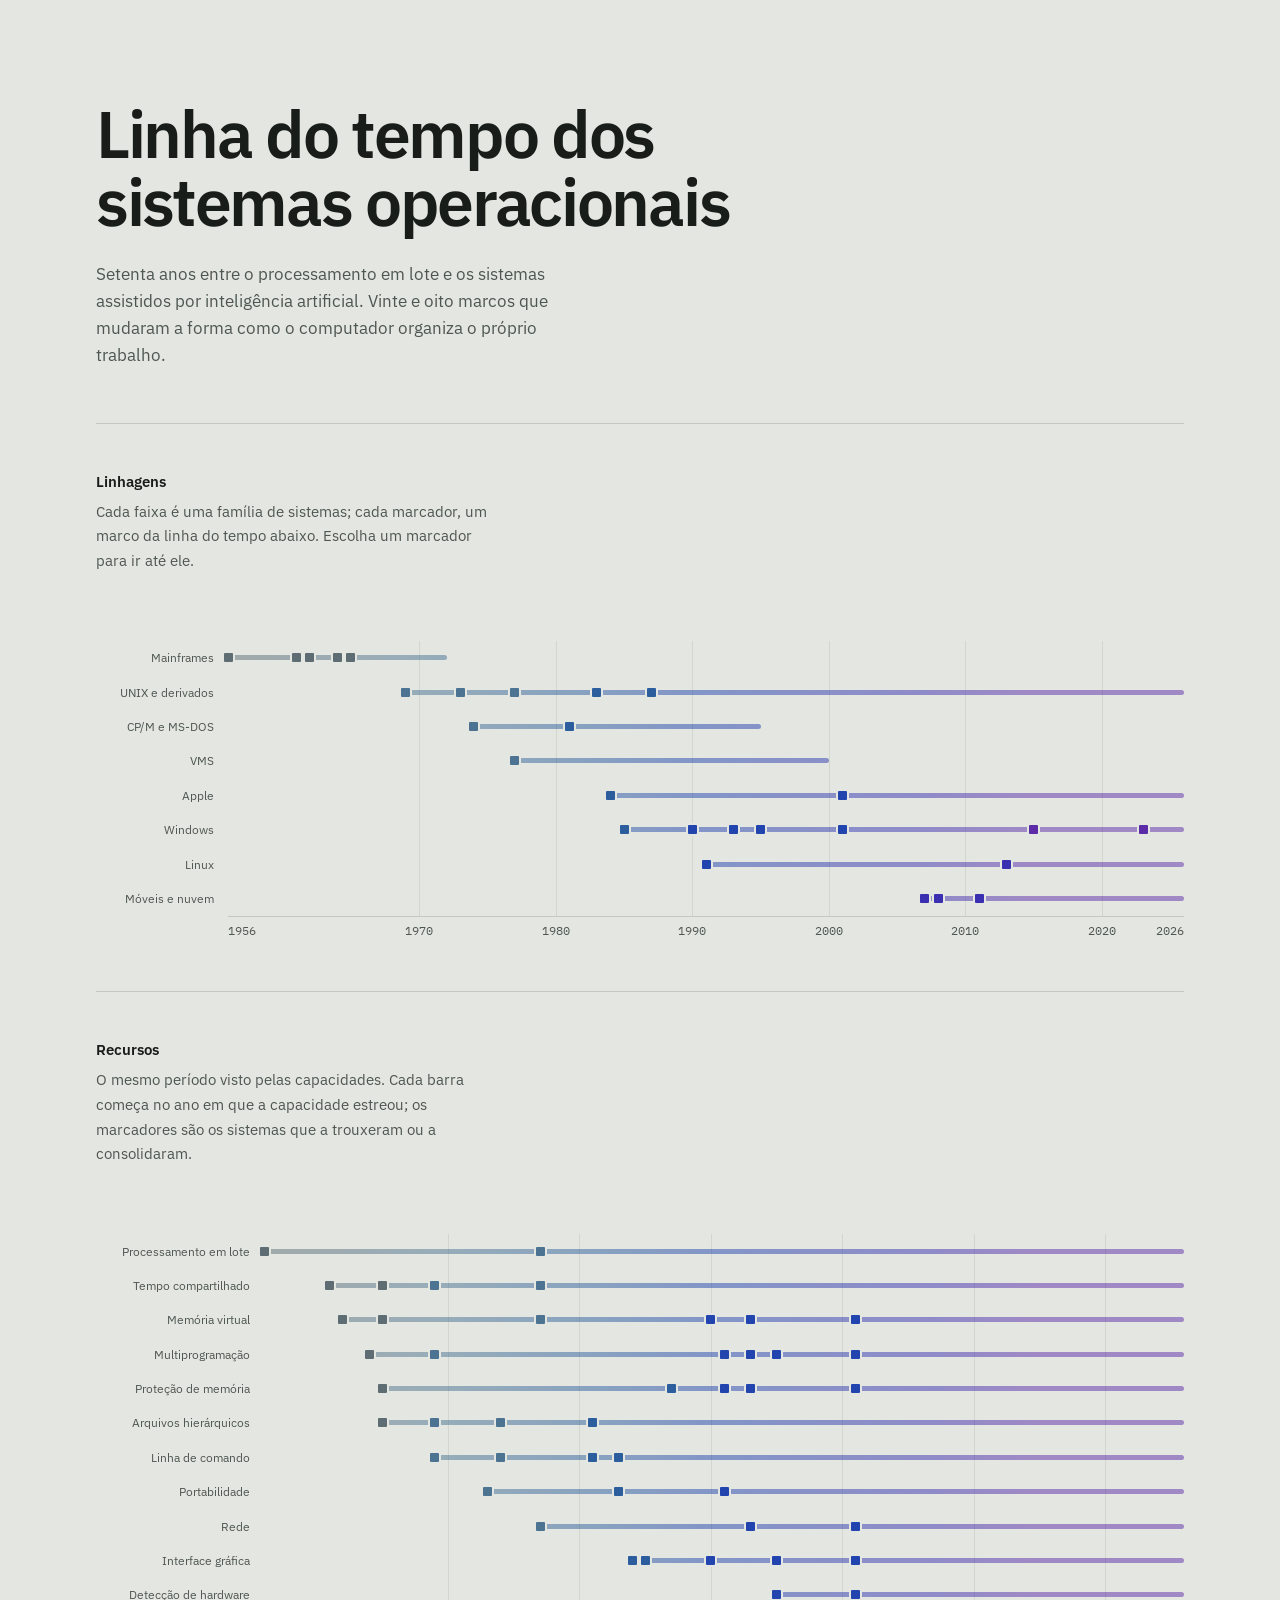
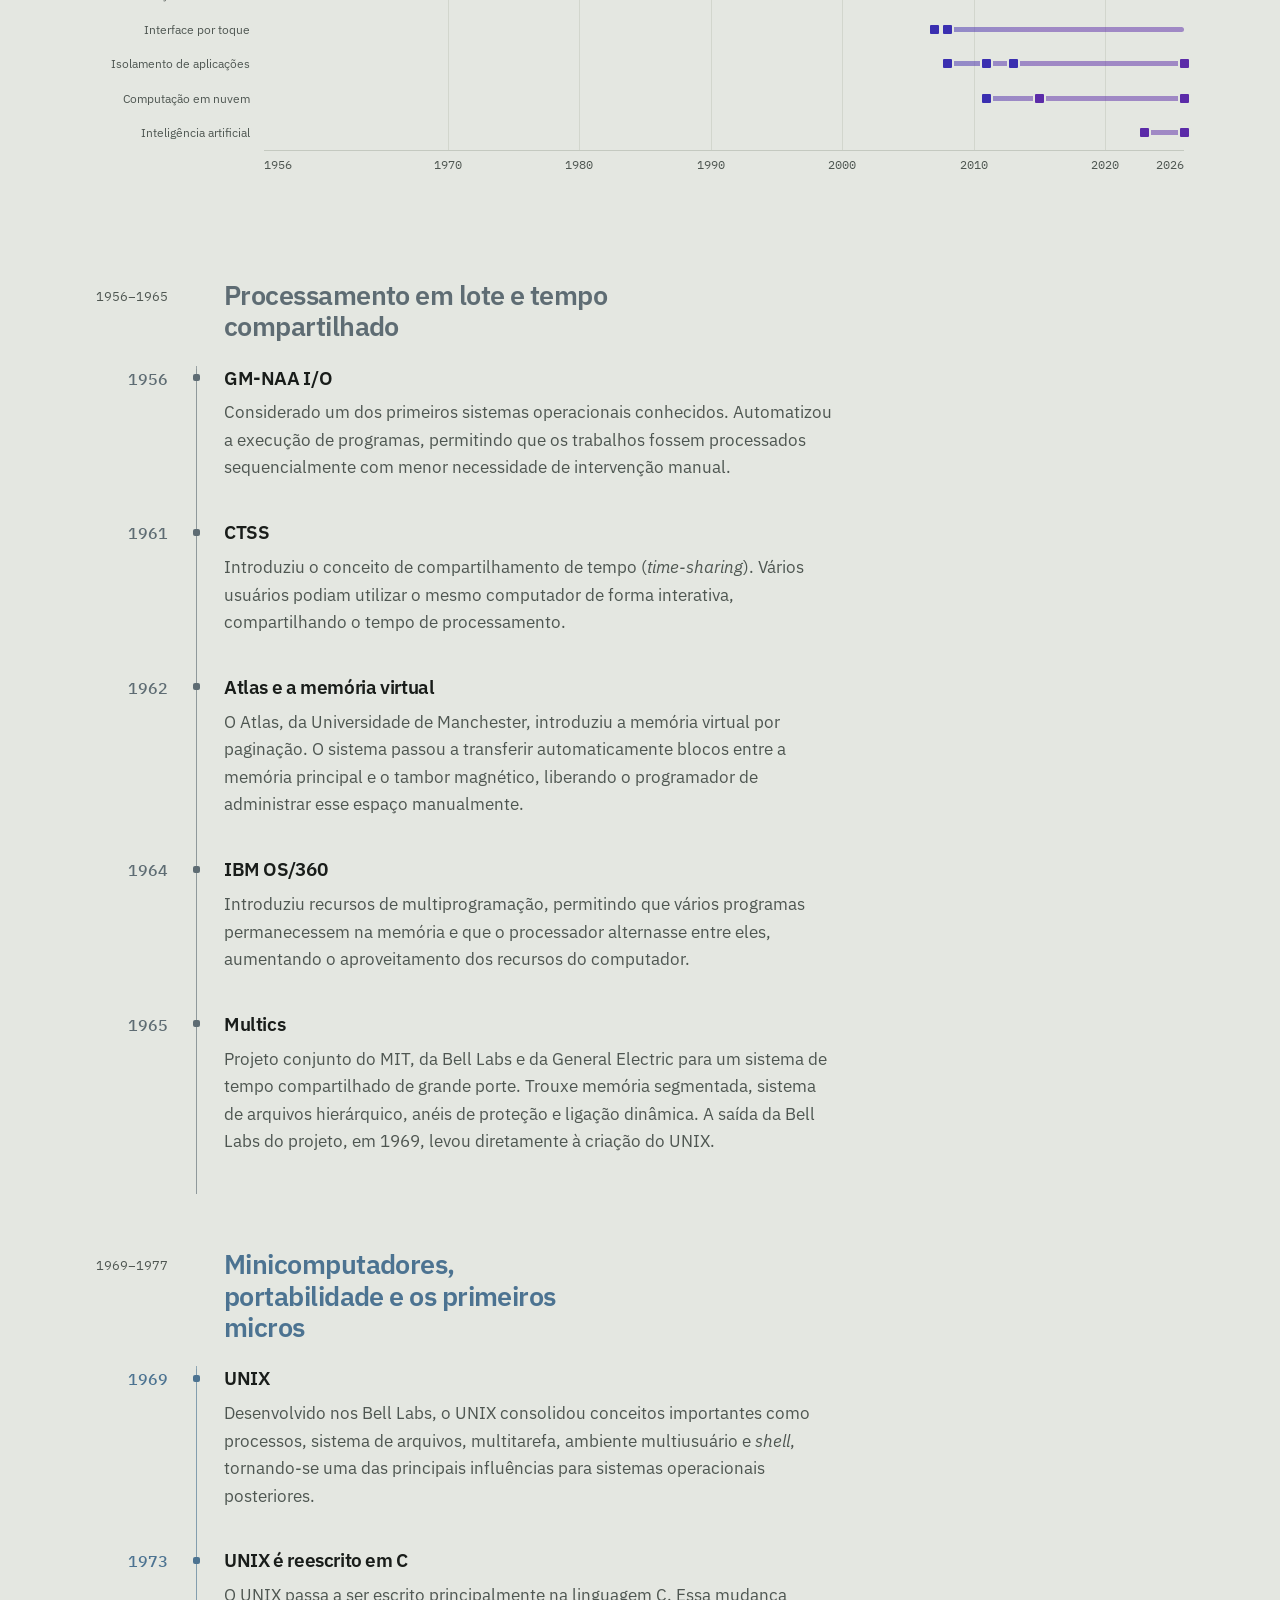
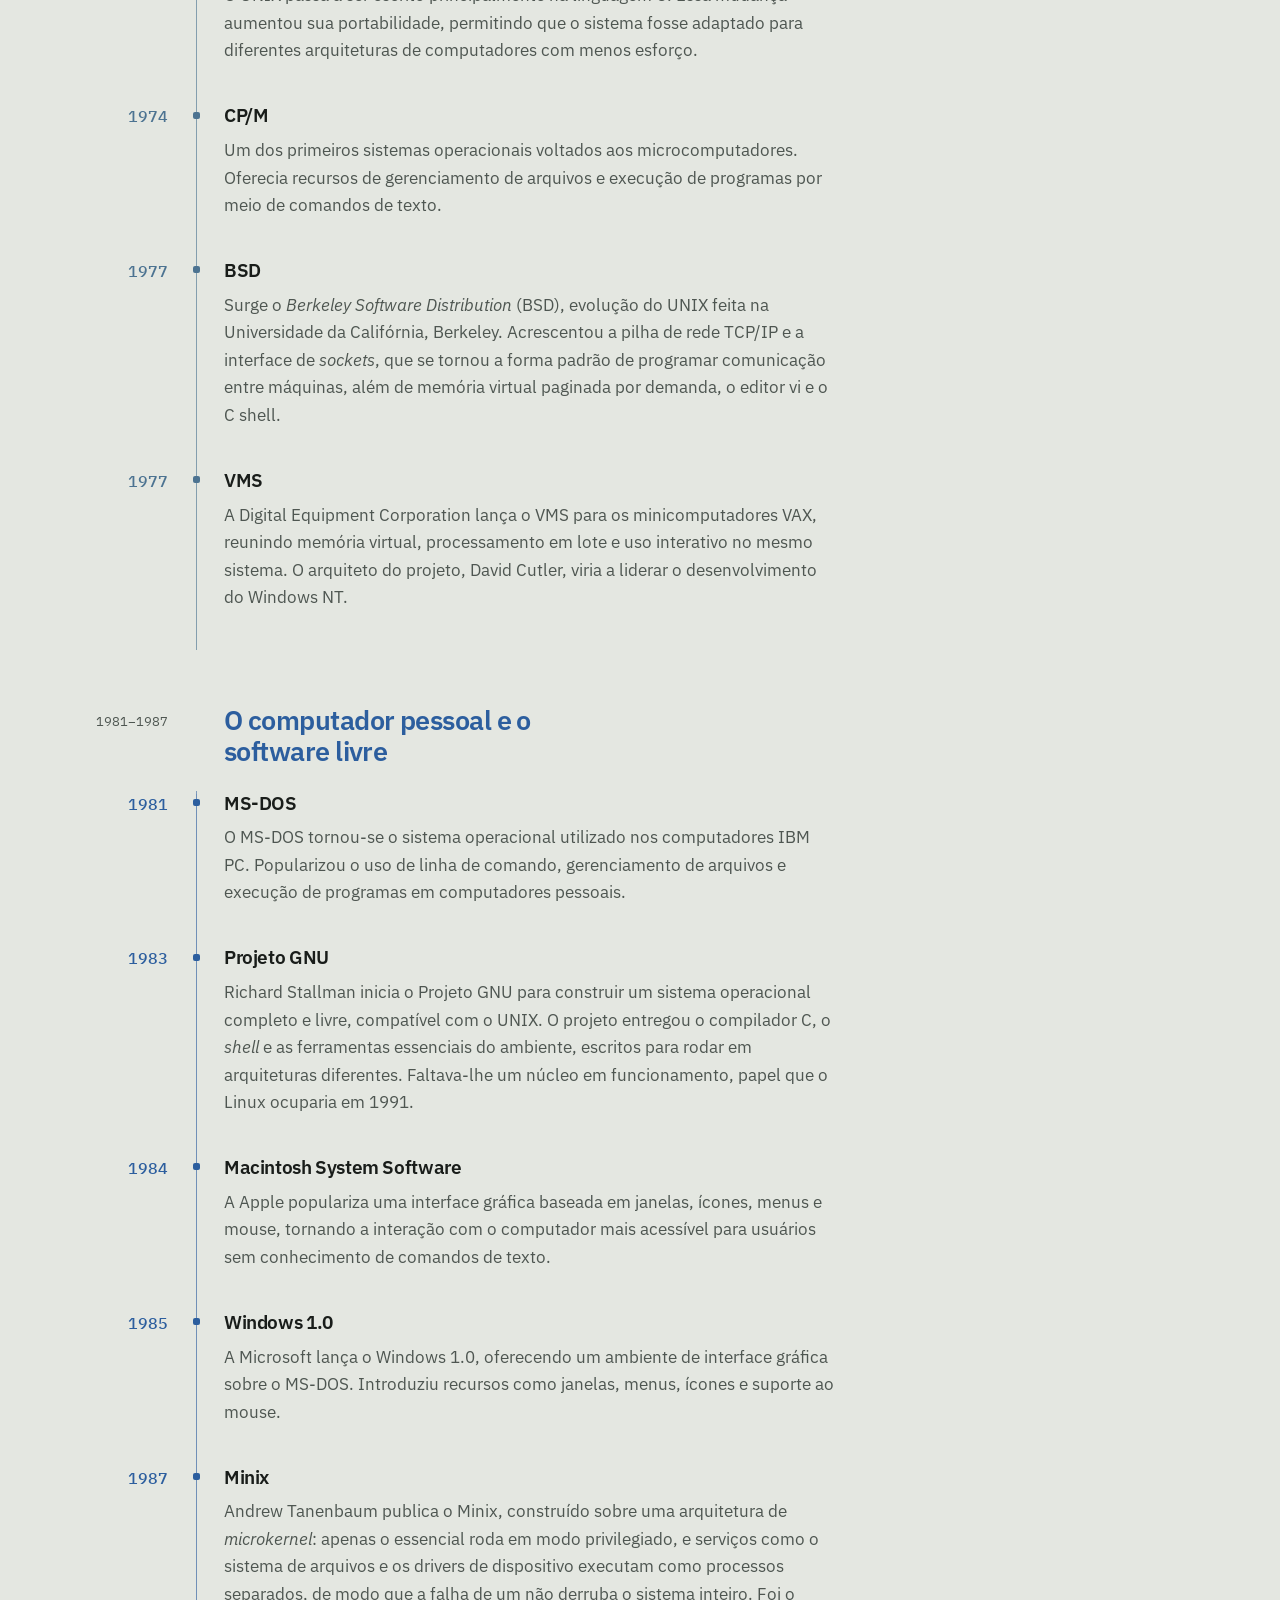
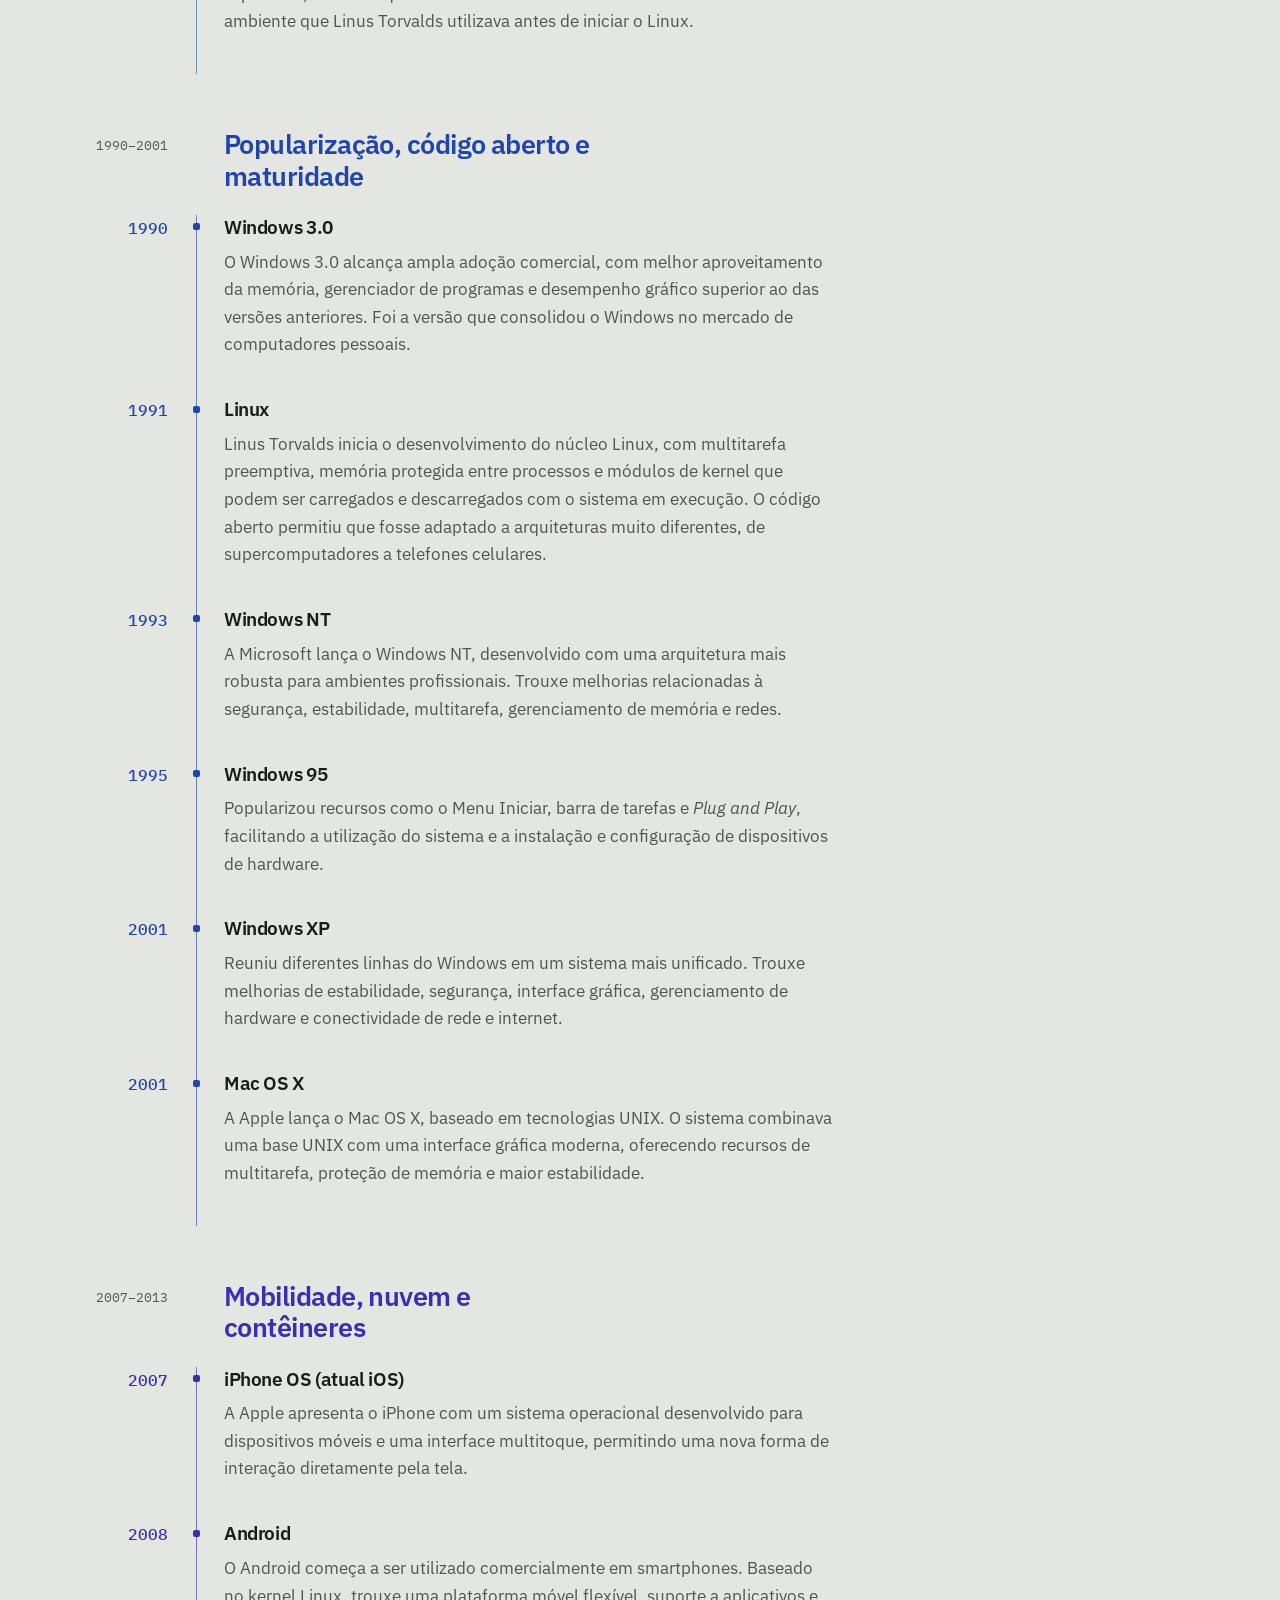
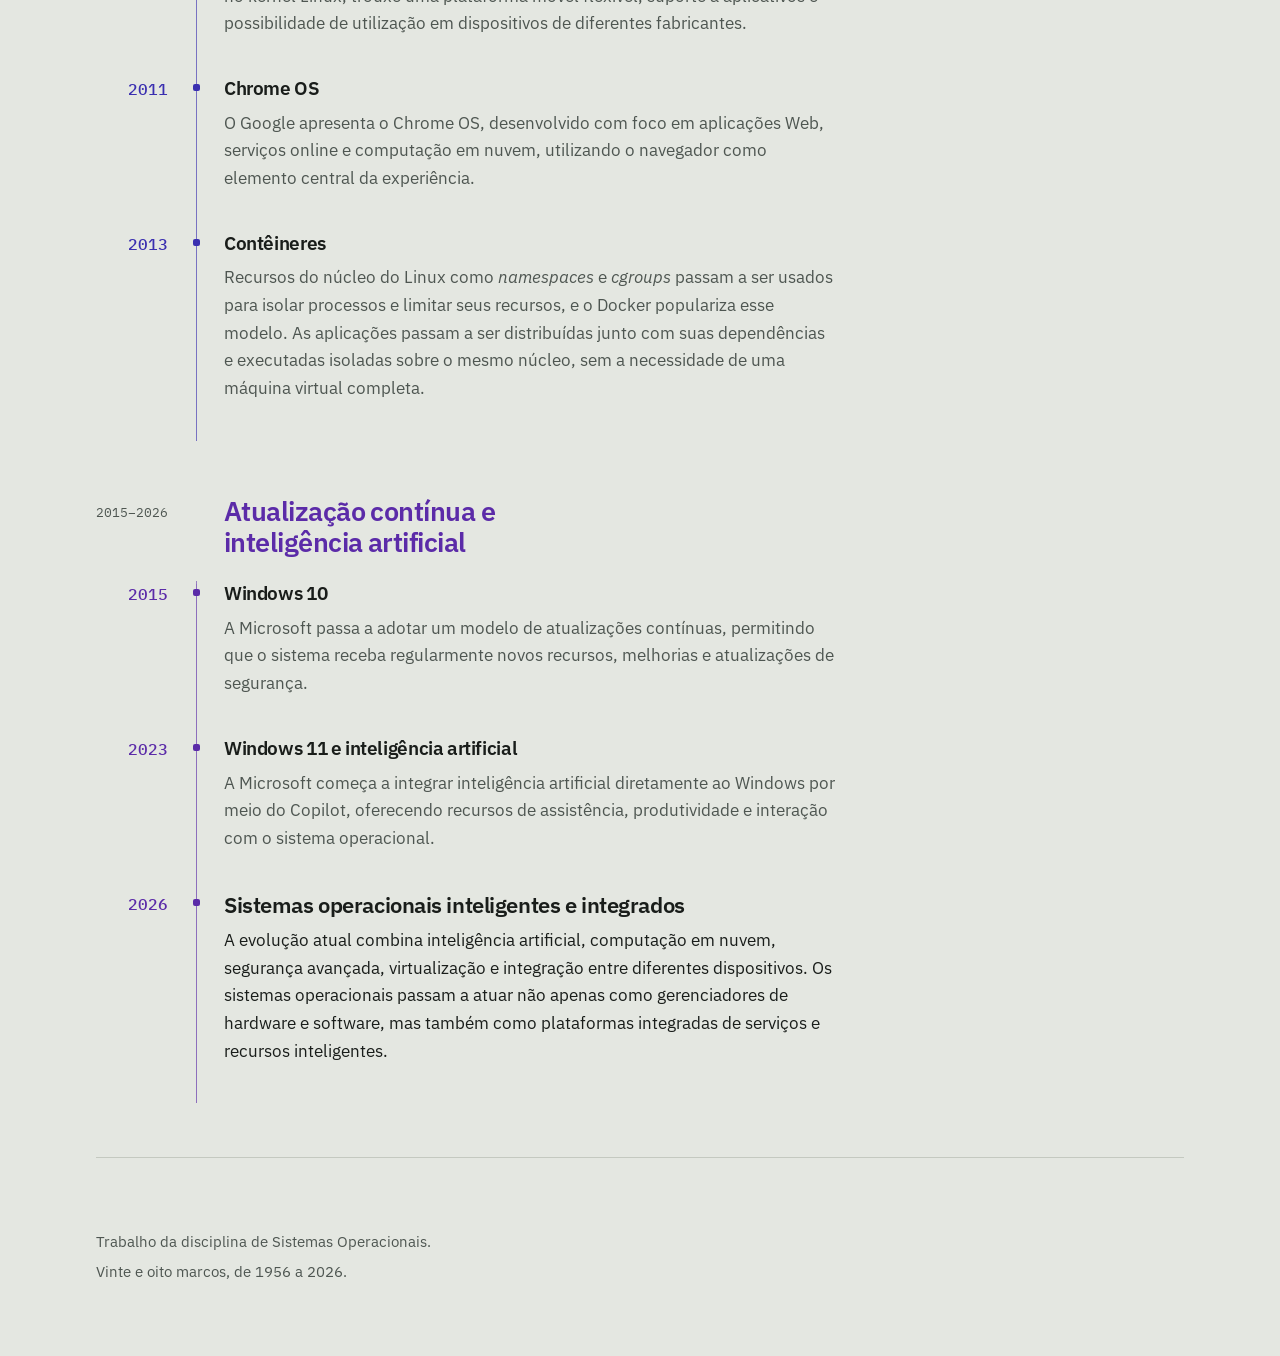
==== commit 6928e1ec: "Põe as funcionalidades em primeiro plano, como pede o enunciado O trabalho pede foco nas funcionalid" ====
--- a/index.html
+++ b/index.html
@@ -21,8 +21,8 @@
 <header class="masthead">
   <h1>Linha do tempo dos<br>sistemas operacionais</h1>
   <p class="standfirst">Setenta anos entre o processamento em lote e os sistemas assistidos por
-  inteligência artificial. <span data-count>Vinte e oito</span> marcos que mudaram a forma como o computador organiza
-  o próprio trabalho.</p>
+  inteligência artificial. <span data-count>Vinte e oito</span> marcos que mudaram a forma como
+  o computador organiza o próprio trabalho.</p>
 </header>
 
 <section class="lineage" aria-labelledby="lineage-title">
@@ -35,341 +35,33 @@
   </div>
 </section>
 
-<main class="timeline">
+<section class="lineage lineage-recursos" aria-labelledby="recursos-title">
+  <h2 id="recursos-title">Recursos</h2>
+  <p class="lineage-intro">O mesmo período visto pelas capacidades. Cada barra começa no ano
+  em que a capacidade estreou; os marcadores são os sistemas que a trouxeram ou a
+  consolidaram.<span class="chart-hint"> Arraste o diagrama para os lados.</span></p>
+  <div class="chart-scroll">
+    <div id="recursos" class="chart chart-recursos" data-from="1956" data-to="2026"></div>
+  </div>
+</section>
 
-  <section class="era" style="--era: var(--era-1)">
-    <div class="era-head">
-      <p class="era-span">1956&ndash;1965</p>
-      <h2>Processamento em lote e tempo compartilhado</h2>
-    </div>
-    <div class="entries">
+<main class="timeline" id="timeline">
+  <p class="loading" id="loading">Carregando a linha do tempo&hellip;</p>
+</main>
 
-      <article class="entry" id="a1956" data-year="1956" data-lane="mainframe" data-short="GM-NAA I/O">
-        <p class="entry-year">1956</p>
-        <div class="entry-body">
-          <h3>GM-NAA I/O</h3>
-          <p>Considerado um dos primeiros sistemas operacionais conhecidos. Automatizou a execução
-          de programas, permitindo que os trabalhos fossem processados sequencialmente com menor
-          necessidade de intervenção manual.</p>
-        </div>
-      </article>
-
-      <article class="entry" id="a1961" data-year="1961" data-lane="mainframe" data-short="CTSS">
-        <p class="entry-year">1961</p>
-        <div class="entry-body">
-          <h3>CTSS</h3>
-          <p>Introduziu o conceito de compartilhamento de tempo (<i>time-sharing</i>). Vários
-          usuários podiam utilizar o mesmo computador de forma interativa, compartilhando o tempo
-          de processamento.</p>
-        </div>
-      </article>
-
-      <article class="entry" id="a1962" data-year="1962" data-lane="mainframe" data-short="Atlas">
-        <p class="entry-year">1962</p>
-        <div class="entry-body">
-          <h3>Atlas e a memória virtual</h3>
-          <p>O Atlas, da Universidade de Manchester, introduziu a memória virtual por paginação. O sistema passou a transferir automaticamente blocos entre a memória principal e o tambor magnético, liberando o programador de administrar esse espaço manualmente.</p>
-        </div>
-      </article>
-
-      <article class="entry" id="a1964" data-year="1964" data-lane="mainframe" data-short="IBM OS/360">
-        <p class="entry-year">1964</p>
-        <div class="entry-body">
-          <h3>IBM OS/360</h3>
-          <p>Introduziu recursos de multiprogramação, permitindo que vários programas
-          permanecessem na memória e que o processador alternasse entre eles, aumentando o
-          aproveitamento dos recursos do computador.</p>
-        </div>
-      </article>
-
-      <article class="entry" id="a1965" data-year="1965" data-lane="mainframe" data-short="Multics">
-        <p class="entry-year">1965</p>
-        <div class="entry-body">
-          <h3>Multics</h3>
-          <p>Projeto conjunto do MIT, da Bell Labs e da General Electric para um sistema de tempo compartilhado de grande porte. Trouxe memória segmentada, sistema de arquivos hierárquico, anéis de proteção e ligação dinâmica. A saída da Bell Labs do projeto, em 1969, levou diretamente à criação do UNIX.</p>
-        </div>
-      </article>
-
-    </div>
-  </section>
-
-  <section class="era" style="--era: var(--era-2)">
-    <div class="era-head">
-      <p class="era-span">1969&ndash;1977</p>
-      <h2>Minicomputadores, portabilidade e os primeiros micros</h2>
-    </div>
-    <div class="entries">
-
-      <article class="entry" id="a1969" data-year="1969" data-lane="unix" data-short="UNIX">
-        <p class="entry-year">1969</p>
-        <div class="entry-body">
-          <h3>UNIX</h3>
-          <p>Desenvolvido nos Bell Labs, o UNIX consolidou conceitos importantes como processos,
-          sistema de arquivos, multitarefa, ambiente multiusuário e <i>shell</i>, tornando-se uma
-          das principais influências para sistemas operacionais posteriores.</p>
-        </div>
-      </article>
-
-      <article class="entry" id="a1973" data-year="1973" data-lane="unix" data-short="UNIX em C">
-        <p class="entry-year">1973</p>
-        <div class="entry-body">
-          <h3>UNIX é reescrito em C</h3>
-          <p>O UNIX passa a ser escrito principalmente na linguagem C. Essa mudança aumentou sua
-          portabilidade, permitindo que o sistema fosse adaptado para diferentes arquiteturas de
-          computadores com menos esforço.</p>
-        </div>
-      </article>
-
-      <article class="entry" id="a1974" data-year="1974" data-lane="pc" data-short="CP/M">
-        <p class="entry-year">1974</p>
-        <div class="entry-body">
-          <h3>CP/M</h3>
-          <p>Um dos primeiros sistemas operacionais voltados aos microcomputadores. Oferecia
-          recursos de gerenciamento de arquivos e execução de programas por meio de comandos
-          de texto.</p>
-        </div>
-      </article>
-
-      <article class="entry" id="a1977" data-year="1977" data-lane="unix" data-short="BSD">
-        <p class="entry-year">1977</p>
-        <div class="entry-body">
-          <h3>BSD</h3>
-          <p>Surge o <i>Berkeley Software Distribution</i> (BSD), uma evolução do UNIX desenvolvida
-          na Universidade da Califórnia, Berkeley. O projeto incorporou melhorias ao UNIX e teve
-          grande influência no desenvolvimento posterior de sistemas baseados nessa família.</p>
-        </div>
-      </article>
-
-      <article class="entry" id="a1977v" data-year="1977" data-lane="vms" data-short="VMS">
-        <p class="entry-year">1977</p>
-        <div class="entry-body">
-          <h3>VMS</h3>
-          <p>A Digital Equipment Corporation lança o VMS para os minicomputadores VAX, reunindo memória virtual, processamento em lote e uso interativo no mesmo sistema. O arquiteto do projeto, David Cutler, viria a liderar o desenvolvimento do Windows NT.</p>
-        </div>
-      </article>
-
-    </div>
-  </section>
-
-  <section class="era" style="--era: var(--era-3)">
-    <div class="era-head">
-      <p class="era-span">1981&ndash;1987</p>
-      <h2>O computador pessoal e o software livre</h2>
-    </div>
-    <div class="entries">
-
-      <article class="entry" id="a1981" data-year="1981" data-lane="pc" data-short="MS-DOS">
-        <p class="entry-year">1981</p>
-        <div class="entry-body">
-          <h3>MS-DOS</h3>
-          <p>O MS-DOS tornou-se o sistema operacional utilizado nos computadores IBM PC.
-          Popularizou o uso de linha de comando, gerenciamento de arquivos e execução de
-          programas em computadores pessoais.</p>
-        </div>
-      </article>
-
-      <article class="entry" id="a1983" data-year="1983" data-lane="unix" data-short="GNU">
-        <p class="entry-year">1983</p>
-        <div class="entry-body">
-          <h3>Projeto GNU</h3>
-          <p>Richard Stallman anuncia o Projeto GNU, com o objetivo de construir um sistema operacional completo e livre, compatível com o UNIX. O projeto produziu o compilador, o <i>shell</i> e as ferramentas essenciais, mas ainda não tinha um núcleo em funcionamento quando o Linux surgiu.</p>
-        </div>
-      </article>
-
-      <article class="entry" id="a1984" data-year="1984" data-lane="apple" data-short="Macintosh">
-        <p class="entry-year">1984</p>
-        <div class="entry-body">
-          <h3>Macintosh System Software</h3>
-          <p>A Apple populariza uma interface gráfica baseada em janelas, ícones, menus e mouse,
-          tornando a interação com o computador mais acessível para usuários sem conhecimento
-          de comandos de texto.</p>
-        </div>
-      </article>
-
-      <article class="entry" id="a1985" data-year="1985" data-lane="windows" data-short="Windows 1.0">
-        <p class="entry-year">1985</p>
-        <div class="entry-body">
-          <h3>Windows 1.0</h3>
-          <p>A Microsoft lança o Windows 1.0, oferecendo um ambiente de interface gráfica sobre o
-          MS-DOS. Introduziu recursos como janelas, menus, ícones e suporte ao mouse.</p>
-        </div>
-      </article>
-
-      <article class="entry" id="a1987" data-year="1987" data-lane="unix" data-short="Minix">
-        <p class="entry-year">1987</p>
-        <div class="entry-body">
-          <h3>Minix</h3>
-          <p>Andrew Tanenbaum publica o Minix, um sistema operacional pequeno e de código legível, criado para o ensino. Foi o ambiente que Linus Torvalds utilizava e cujas limitações motivaram o início do Linux.</p>
-        </div>
-      </article>
-
-    </div>
-  </section>
-
-  <section class="era" style="--era: var(--era-4)">
-    <div class="era-head">
-      <p class="era-span">1990&ndash;2001</p>
-      <h2>Popularização, código aberto e maturidade</h2>
-    </div>
-    <div class="entries">
-
-      <article class="entry" id="a1990" data-year="1990" data-lane="windows" data-short="Windows 3.0">
-        <p class="entry-year">1990</p>
-        <div class="entry-body">
-          <h3>Windows 3.0</h3>
-          <p>O Windows 3.0 alcança ampla adoção comercial, com melhor aproveitamento da memória, gerenciador de programas e desempenho gráfico superior ao das versões anteriores. Foi a versão que consolidou o Windows no mercado de computadores pessoais.</p>
-        </div>
-      </article>
-
-      <article class="entry" id="a1991" data-year="1991" data-lane="linux" data-short="Linux">
-        <p class="entry-year">1991</p>
-        <div class="entry-body">
-          <h3>Linux</h3>
-          <p>Linus Torvalds inicia o desenvolvimento do Linux. O projeto se destaca pelo modelo de
-          software livre e código aberto, permitindo que seu código fosse estudado, modificado
-          e distribuído.</p>
-        </div>
-      </article>
-
-      <article class="entry" id="a1993" data-year="1993" data-lane="windows" data-short="Windows NT">
-        <p class="entry-year">1993</p>
-        <div class="entry-body">
-          <h3>Windows NT</h3>
-          <p>A Microsoft lança o Windows NT, desenvolvido com uma arquitetura mais robusta para
-          ambientes profissionais. Trouxe melhorias relacionadas à segurança, estabilidade,
-          multitarefa, gerenciamento de memória e redes.</p>
-        </div>
-      </article>
-
-      <article class="entry" id="a1995" data-year="1995" data-lane="windows" data-short="Windows 95">
-        <p class="entry-year">1995</p>
-        <div class="entry-body">
-          <h3>Windows 95</h3>
-          <p>Popularizou recursos como o Menu Iniciar, barra de tarefas e <i>Plug and Play</i>,
-          facilitando a utilização do sistema e a instalação e configuração de dispositivos
-          de hardware.</p>
-        </div>
-      </article>
-
-      <article class="entry" id="a2001-xp" data-year="2001" data-lane="windows" data-short="Windows XP">
-        <p class="entry-year">2001</p>
-        <div class="entry-body">
-          <h3>Windows XP</h3>
-          <p>Reuniu diferentes linhas do Windows em um sistema mais unificado. Trouxe melhorias de
-          estabilidade, segurança, interface gráfica, gerenciamento de hardware e conectividade
-          de rede e internet.</p>
-        </div>
-      </article>
-
-      <article class="entry" id="a2001-macosx" data-year="2001" data-lane="apple" data-short="Mac OS X">
-        <p class="entry-year">2001</p>
-        <div class="entry-body">
-          <h3>Mac OS X</h3>
-          <p>A Apple lança o Mac OS X, baseado em tecnologias UNIX. O sistema combinava uma base
-          UNIX com uma interface gráfica moderna, oferecendo recursos de multitarefa, proteção
-          de memória e maior estabilidade.</p>
-        </div>
-      </article>
-
-    </div>
-  </section>
-
-  <section class="era" style="--era: var(--era-5)">
-    <div class="era-head">
-      <p class="era-span">2007&ndash;2013</p>
-      <h2>Mobilidade, nuvem e contêineres</h2>
-    </div>
-    <div class="entries">
-
-      <article class="entry" id="a2007" data-year="2007" data-lane="mobile" data-short="iPhone OS">
-        <p class="entry-year">2007</p>
-        <div class="entry-body">
-          <h3>iPhone OS (atual iOS)</h3>
-          <p>A Apple apresenta o iPhone com um sistema operacional desenvolvido para dispositivos
-          móveis e uma interface multitoque, permitindo uma nova forma de interação diretamente
-          pela tela.</p>
-        </div>
-      </article>
-
-      <article class="entry" id="a2008" data-year="2008" data-lane="mobile" data-short="Android">
-        <p class="entry-year">2008</p>
-        <div class="entry-body">
-          <h3>Android</h3>
-          <p>O Android começa a ser utilizado comercialmente em smartphones. Baseado no kernel
-          Linux, trouxe uma plataforma móvel flexível, suporte a aplicativos e possibilidade de
-          utilização em dispositivos de diferentes fabricantes.</p>
-        </div>
-      </article>
-
-      <article class="entry" id="a2011" data-year="2011" data-lane="mobile" data-short="Chrome OS">
-        <p class="entry-year">2011</p>
-        <div class="entry-body">
-          <h3>Chrome OS</h3>
-          <p>O Google apresenta o Chrome OS, desenvolvido com foco em aplicações Web, serviços
-          online e computação em nuvem, utilizando o navegador como elemento central
-          da experiência.</p>
-        </div>
-      </article>
-
-      <article class="entry" id="a2013" data-year="2013" data-lane="linux" data-short="Contêineres">
-        <p class="entry-year">2013</p>
-        <div class="entry-body">
-          <h3>Contêineres</h3>
-          <p>Recursos do núcleo do Linux como <i>namespaces</i> e <i>cgroups</i> passam a ser usados para isolar processos e limitar seus recursos, e o Docker populariza esse modelo. As aplicações passam a ser distribuídas junto com suas dependências e executadas isoladas sobre o mesmo núcleo, sem a necessidade de uma máquina virtual completa.</p>
-        </div>
-      </article>
-
-    </div>
-  </section>
-
-  <section class="era" style="--era: var(--era-6)">
-    <div class="era-head">
-      <p class="era-span">2015&ndash;2026</p>
-      <h2>Atualização contínua e inteligência artificial</h2>
-    </div>
-    <div class="entries">
-
-      <article class="entry" id="a2015" data-year="2015" data-lane="windows" data-short="Windows 10">
-        <p class="entry-year">2015</p>
-        <div class="entry-body">
-          <h3>Windows 10</h3>
-          <p>A Microsoft passa a adotar um modelo de atualizações contínuas, permitindo que o
-          sistema receba regularmente novos recursos, melhorias e atualizações de segurança.</p>
-        </div>
-      </article>
-
-      <article class="entry" id="a2023" data-year="2023" data-lane="windows" data-short="Windows 11 e IA">
-        <p class="entry-year">2023</p>
-        <div class="entry-body">
-          <h3>Windows 11 e inteligência artificial</h3>
-          <p>A Microsoft começa a integrar inteligência artificial diretamente ao Windows por meio
-          do Copilot, oferecendo recursos de assistência, produtividade e interação com o
-          sistema operacional.</p>
-        </div>
-      </article>
-
-      <article class="entry entry-last" id="a2026" data-year="2026">
-        <p class="entry-year">2026</p>
-        <div class="entry-body">
-          <h3>Sistemas operacionais inteligentes e integrados</h3>
-          <p>A evolução atual combina inteligência artificial, computação em nuvem, segurança
-          avançada, virtualização e integração entre diferentes dispositivos. Os sistemas
-          operacionais passam a atuar não apenas como gerenciadores de hardware e software,
-          mas também como plataformas integradas de serviços e recursos inteligentes.</p>
-        </div>
-      </article>
-
-    </div>
-  </section>
-
-</main>
+<noscript>
+  <p class="aviso">Esta página monta a linha do tempo a partir do arquivo
+  <code>dados.json</code> e precisa de JavaScript. Ative o JavaScript para ver os marcos.</p>
+</noscript>
 
 <footer class="colophon">
   <p>Trabalho da disciplina de Sistemas Operacionais.</p>
-  <p class="colophon-meta"><span data-count>Vinte e oito</span> marcos, de <span data-from>1956</span> a <span data-to>2026</span>.</p>
+  <p class="colophon-meta"><span data-count>Vinte e oito</span> marcos,
+  de <span data-year-from>1956</span> a <span data-year-to>2026</span>.</p>
 </footer>
 
 <script src="chart.js"></script>
 <script src="scroll.js"></script>
+<script src="timeline.js"></script>
 </body>
 </html>
--- a/styles.css
+++ b/styles.css
@@ -112,6 +112,9 @@
 }
 
 .chart-hint { display: none; }
+
+/* os nomes das capacidades são mais longos que os das famílias */
+.chart-recursos { --lane-col: 10.5rem; }
 
 .chart-grid {
   position: absolute;
@@ -393,6 +396,29 @@
   100%    { background: transparent; }
 }
 
+/* ---------- mensagens de carregamento e falha ---------- */
+
+.loading,
+.aviso {
+  max-width: 68rem;
+  margin: clamp(2rem, 5vh, 3rem) auto;
+  padding: 1rem 1.15rem;
+  border-left: 2px solid var(--era-4);
+  background: var(--paper-sunk);
+  font-size: 0.95rem;
+  line-height: 1.65;
+  color: var(--ink-soft);
+}
+
+code {
+  padding: 0.1em 0.3em;
+  border-radius: 3px;
+  background: var(--paper-sunk);
+  font: 400 0.88em/1 var(--mono);
+}
+
+.aviso code { background: var(--paper); }
+
 /* ---------- rodapé ---------- */
 
 .colophon {
@@ -440,6 +466,7 @@
   }
 
   .chart { min-width: 42rem; }
+  .chart-recursos { min-width: 46rem; }
   .chart-hint { display: inline; }
 }
 
